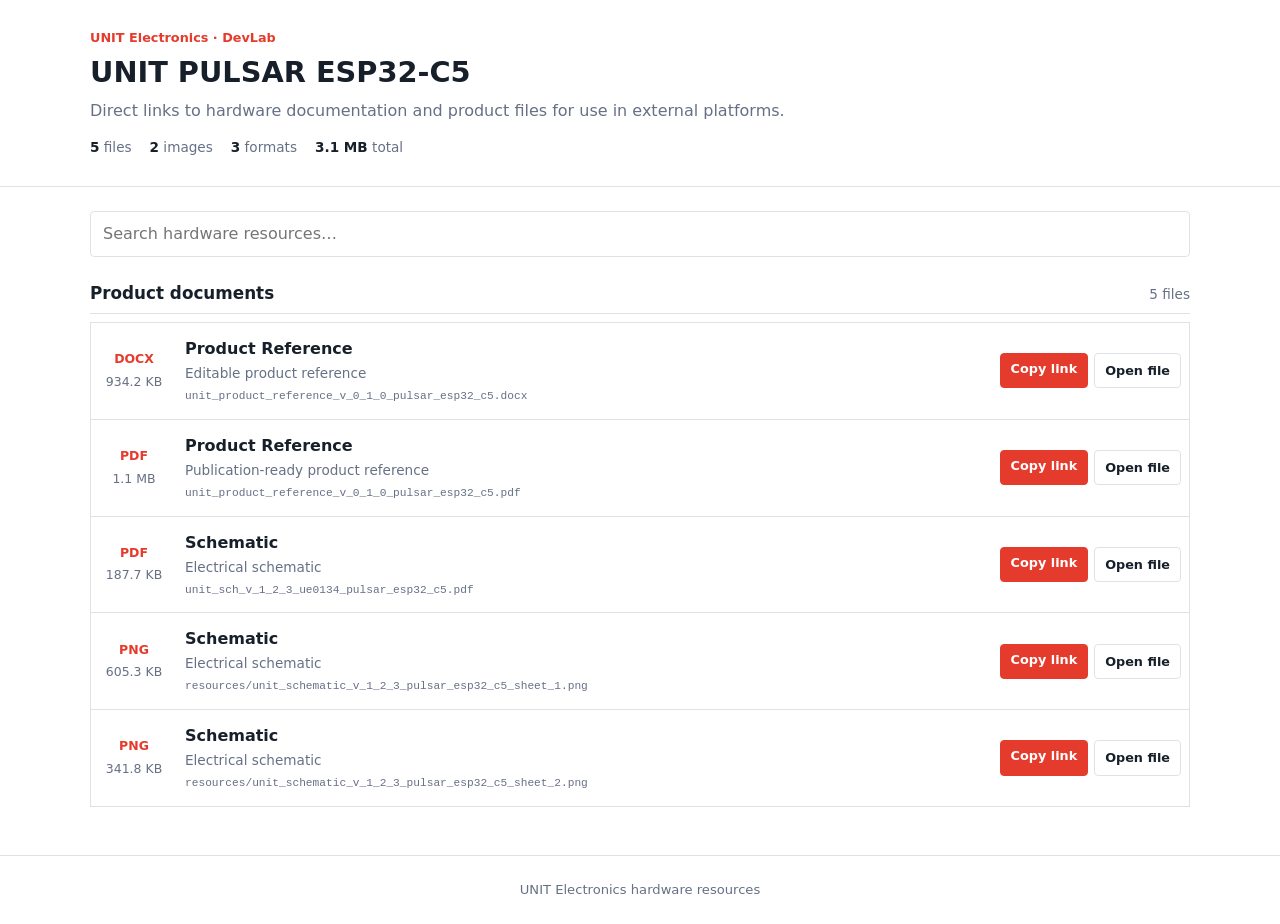
==== docs/hardware/index.html @ 6a367600 "Auto-update hardware documentation" ====
<!DOCTYPE html>
<html lang="en">
<head>
  <meta charset="UTF-8">
  <meta name="viewport" content="width=device-width, initial-scale=1.0">
  <meta name="description" content="UNIT PULSAR ESP32-C5 hardware documentation and downloads">
  <title>UNIT PULSAR ESP32-C5 | Hardware Resources</title>
  <style>
    :root {
      --ink: #17202a;
      --muted: #667085;
      --line: #dfe3e8;
      --brand: #e53b2c;
    }
    * { box-sizing: border-box; }
    body {
      margin: 0;
      color: var(--ink);
      font: 16px/1.5 Inter, ui-sans-serif, system-ui, -apple-system, sans-serif;
    }
    .site-header { border-bottom: 1px solid var(--line); }
    .header-content, main {
      width: min(1100px, calc(100% - 32px));
      margin: 0 auto;
    }
    .header-content { padding: 28px 0; }
    .eyebrow {
      margin: 0 0 4px;
      color: var(--brand);
      font-size: .8rem;
      font-weight: 700;
    }
    h1 { margin: 0; font-size: 1.8rem; }
    .subtitle { margin: 5px 0 0; color: var(--muted); }
    .summary {
      display: flex;
      flex-wrap: wrap;
      gap: 18px;
      margin-top: 14px;
      color: var(--muted);
      font-size: .85rem;
    }
    .summary strong { color: var(--ink); }
    main { padding: 24px 0 48px; }
    .toolbar { margin-bottom: 24px; }
    .search {
      width: 100%;
      padding: 10px 12px;
      border: 1px solid var(--line);
      border-radius: 4px;
      color: var(--ink);
      font: inherit;
    }
    .search:focus { outline: 2px solid #f6c4bf; border-color: var(--brand); }
    .resource-section { margin-top: 24px; }
    .section-heading {
      display: flex;
      align-items: baseline;
      justify-content: space-between;
      margin-bottom: 8px;
      border-bottom: 1px solid var(--line);
    }
    .section-heading h2 { margin: 0 0 7px; font-size: 1.05rem; }
    .section-heading span { color: var(--muted); font-size: .85rem; }
    .resource-list { border-top: 1px solid var(--line); }
    .resource-item {
      display: grid;
      grid-template-columns: 70px minmax(0, 1fr) auto;
      align-items: center;
      gap: 16px;
      padding: 14px 8px;
      border: 1px solid var(--line);
      border-top: 0;
    }
    .file-meta { display: grid; gap: 4px; text-align: center; }
    .file-type {
      color: var(--brand);
      font-size: .78rem;
    }
    .file-size { color: var(--muted); font-size: .78rem; }
    .resource-details { min-width: 0; }
    .resource-item h3 { margin: 0; font-size: 1rem; }
    .resource-item p {
      display: inline;
      margin: 0 8px 0 0;
      color: var(--muted);
      font-size: .85rem;
    }
    .resource-item code {
      display: block;
      overflow: hidden;
      margin-top: 3px;
      color: var(--muted);
      font-size: .7rem;
      text-overflow: ellipsis;
      white-space: nowrap;
    }
    .actions { display: flex; gap: 6px; }
    .button {
      display: inline-flex;
      justify-content: center;
      padding: 7px 10px;
      border: 1px solid var(--line);
      border-radius: 4px;
      color: var(--ink);
      background: #fff;
      cursor: pointer;
      text-decoration: none;
      font-size: .8rem;
      font-weight: 600;
      font-family: inherit;
    }
    .button:hover { border-color: #aeb4bd; }
    .button.primary { color: #fff; border-color: var(--brand); background: var(--brand); }
    .empty-state { display: none; padding: 32px 0; color: var(--muted); text-align: center; }
    footer { padding: 24px 16px; border-top: 1px solid var(--line); color: var(--muted); text-align: center; font-size: .82rem; }
    [hidden] { display: none !important; }
    .visually-hidden {
      position: absolute;
      width: 1px;
      height: 1px;
      padding: 0;
      margin: -1px;
      overflow: hidden;
      clip: rect(0, 0, 0, 0);
      white-space: nowrap;
      border: 0;
    }
    @media (max-width: 680px) {
      .resource-item { grid-template-columns: 52px minmax(0, 1fr); }
      .actions { grid-column: 1 / -1; padding-left: 68px; }
    }
  </style>
</head>
<body>
  <header class="site-header">
    <div class="header-content">
      <p class="eyebrow">UNIT Electronics · DevLab</p>
      <h1>UNIT PULSAR ESP32-C5</h1>
      <p class="subtitle">Direct links to hardware documentation and product files for use in external platforms.</p>
      <div class="summary" aria-label="Resource summary">
        <span><strong>5</strong> files</span>
        <span><strong>2</strong> images</span>
        <span><strong>3</strong> formats</span>
        <span><strong>3.1 MB</strong> total</span>
      </div>
    </div>
  </header>
  <main>
    <div class="toolbar">
      <label for="resource-search" class="visually-hidden">Search hardware resources</label>
      <input id="resource-search" class="search" type="search" placeholder="Search hardware resources…" autocomplete="off">
    </div>

      <section class="resource-section">
        <div class="section-heading">
          <h2>Product documents</h2>
          <span>5 files</span>
        </div>
        <div class="resource-list">
        <article class="resource-item" data-search="product reference unit_product_reference_v_0_1_0_pulsar_esp32_c5.docx editable product reference">
          <div class="file-meta">
            <strong class="file-type">DOCX</strong>
            <span class="file-size">934.2 KB</span>
          </div>
          <div class="resource-details">
            <h3>Product Reference</h3>
            <p>Editable product reference</p>
            <code title="unit_product_reference_v_0_1_0_pulsar_esp32_c5.docx">unit_product_reference_v_0_1_0_pulsar_esp32_c5.docx</code>
          </div>
          <div class="actions">
            <button class="button primary copy-link" type="button" data-url="unit_product_reference_v_0_1_0_pulsar_esp32_c5.docx">Copy link</button>
            <a class="button" href="unit_product_reference_v_0_1_0_pulsar_esp32_c5.docx" target="_blank" rel="noopener">Open file</a>
          </div>
        </article>

        <article class="resource-item" data-search="product reference unit_product_reference_v_0_1_0_pulsar_esp32_c5.pdf publication-ready product reference">
          <div class="file-meta">
            <strong class="file-type">PDF</strong>
            <span class="file-size">1.1 MB</span>
          </div>
          <div class="resource-details">
            <h3>Product Reference</h3>
            <p>Publication-ready product reference</p>
            <code title="unit_product_reference_v_0_1_0_pulsar_esp32_c5.pdf">unit_product_reference_v_0_1_0_pulsar_esp32_c5.pdf</code>
          </div>
          <div class="actions">
            <button class="button primary copy-link" type="button" data-url="unit_product_reference_v_0_1_0_pulsar_esp32_c5.pdf">Copy link</button>
            <a class="button" href="unit_product_reference_v_0_1_0_pulsar_esp32_c5.pdf" target="_blank" rel="noopener">Open file</a>
          </div>
        </article>

        <article class="resource-item" data-search="schematic unit_sch_v_1_2_3_ue0134_pulsar_esp32_c5.pdf electrical schematic">
          <div class="file-meta">
            <strong class="file-type">PDF</strong>
            <span class="file-size">187.7 KB</span>
          </div>
          <div class="resource-details">
            <h3>Schematic</h3>
            <p>Electrical schematic</p>
            <code title="unit_sch_v_1_2_3_ue0134_pulsar_esp32_c5.pdf">unit_sch_v_1_2_3_ue0134_pulsar_esp32_c5.pdf</code>
          </div>
          <div class="actions">
            <button class="button primary copy-link" type="button" data-url="unit_sch_v_1_2_3_ue0134_pulsar_esp32_c5.pdf">Copy link</button>
            <a class="button" href="unit_sch_v_1_2_3_ue0134_pulsar_esp32_c5.pdf" target="_blank" rel="noopener">Open file</a>
          </div>
        </article>

        <article class="resource-item" data-search="schematic resources/unit_schematic_v_1_2_3_pulsar_esp32_c5_sheet_1.png electrical schematic">
          <div class="file-meta">
            <strong class="file-type">PNG</strong>
            <span class="file-size">605.3 KB</span>
          </div>
          <div class="resource-details">
            <h3>Schematic</h3>
            <p>Electrical schematic</p>
            <code title="resources/unit_schematic_v_1_2_3_pulsar_esp32_c5_sheet_1.png">resources/unit_schematic_v_1_2_3_pulsar_esp32_c5_sheet_1.png</code>
          </div>
          <div class="actions">
            <button class="button primary copy-link" type="button" data-url="resources/unit_schematic_v_1_2_3_pulsar_esp32_c5_sheet_1.png">Copy link</button>
            <a class="button" href="resources/unit_schematic_v_1_2_3_pulsar_esp32_c5_sheet_1.png" target="_blank" rel="noopener">Open file</a>
          </div>
        </article>

        <article class="resource-item" data-search="schematic resources/unit_schematic_v_1_2_3_pulsar_esp32_c5_sheet_2.png electrical schematic">
          <div class="file-meta">
            <strong class="file-type">PNG</strong>
            <span class="file-size">341.8 KB</span>
          </div>
          <div class="resource-details">
            <h3>Schematic</h3>
            <p>Electrical schematic</p>
            <code title="resources/unit_schematic_v_1_2_3_pulsar_esp32_c5_sheet_2.png">resources/unit_schematic_v_1_2_3_pulsar_esp32_c5_sheet_2.png</code>
          </div>
          <div class="actions">
            <button class="button primary copy-link" type="button" data-url="resources/unit_schematic_v_1_2_3_pulsar_esp32_c5_sheet_2.png">Copy link</button>
            <a class="button" href="resources/unit_schematic_v_1_2_3_pulsar_esp32_c5_sheet_2.png" target="_blank" rel="noopener">Open file</a>
          </div>
        </article>
        </div>
      </section>
    <p id="empty-state" class="empty-state">No resources match your search.</p>
  </main>
  <footer>UNIT Electronics hardware resources</footer>
  <script>
    const search = document.getElementById('resource-search');
    const sections = [...document.querySelectorAll('.resource-section')];
    const emptyState = document.getElementById('empty-state');
    const copyText = async (text) => {
      try {
        await navigator.clipboard.writeText(text);
      } catch (error) {
        const input = document.createElement('textarea');
        input.value = text;
        input.style.position = 'fixed';
        input.style.opacity = '0';
        document.body.appendChild(input);
        input.select();
        document.execCommand('copy');
        input.remove();
      }
    };
    document.querySelectorAll('.copy-link').forEach((button) => {
      button.addEventListener('click', async () => {
        const absoluteUrl = new URL(button.dataset.url, document.baseURI).href;
        await copyText(absoluteUrl);
        const originalLabel = button.textContent;
        button.textContent = 'Copied';
        setTimeout(() => { button.textContent = originalLabel; }, 1600);
      });
    });
    search.addEventListener('input', () => {
      const query = search.value.trim().toLowerCase();
      let visibleCards = 0;
      sections.forEach((section) => {
        let sectionCards = 0;
        section.querySelectorAll('.resource-item').forEach((card) => {
          const match = card.dataset.search.includes(query);
          card.hidden = !match;
          sectionCards += Number(match);
        });
        section.hidden = sectionCards === 0;
        visibleCards += sectionCards;
      });
      emptyState.style.display = visibleCards ? 'none' : 'block';
    });
  </script>
</body>
</html>
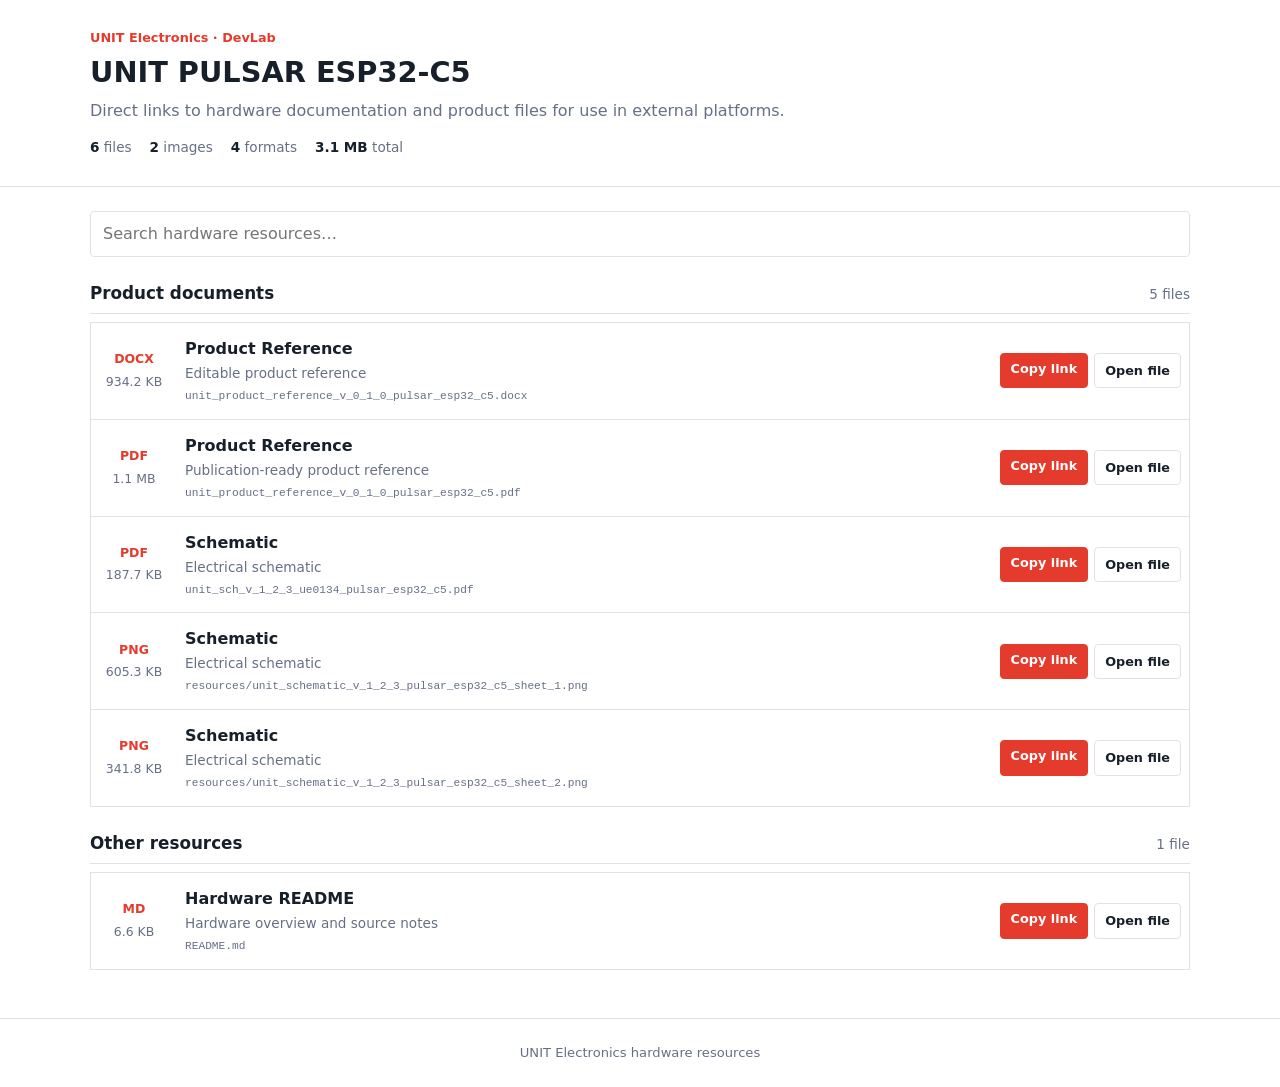
==== commit 274820e0: "Auto-update hardware documentation" ====
--- a/docs/hardware/index.html
+++ b/docs/hardware/index.html
@@ -139,9 +139,9 @@
       <h1>UNIT PULSAR ESP32-C5</h1>
       <p class="subtitle">Direct links to hardware documentation and product files for use in external platforms.</p>
       <div class="summary" aria-label="Resource summary">
-        <span><strong>5</strong> files</span>
+        <span><strong>6</strong> files</span>
         <span><strong>2</strong> images</span>
-        <span><strong>3</strong> formats</span>
+        <span><strong>4</strong> formats</span>
         <span><strong>3.1 MB</strong> total</span>
       </div>
     </div>
@@ -235,6 +235,29 @@
           <div class="actions">
             <button class="button primary copy-link" type="button" data-url="resources/unit_schematic_v_1_2_3_pulsar_esp32_c5_sheet_2.png">Copy link</button>
             <a class="button" href="resources/unit_schematic_v_1_2_3_pulsar_esp32_c5_sheet_2.png" target="_blank" rel="noopener">Open file</a>
+          </div>
+        </article>
+        </div>
+      </section>
+      <section class="resource-section">
+        <div class="section-heading">
+          <h2>Other resources</h2>
+          <span>1 file</span>
+        </div>
+        <div class="resource-list">
+        <article class="resource-item" data-search="hardware readme readme.md hardware overview and source notes">
+          <div class="file-meta">
+            <strong class="file-type">MD</strong>
+            <span class="file-size">6.6 KB</span>
+          </div>
+          <div class="resource-details">
+            <h3>Hardware README</h3>
+            <p>Hardware overview and source notes</p>
+            <code title="README.md">README.md</code>
+          </div>
+          <div class="actions">
+            <button class="button primary copy-link" type="button" data-url="README.md">Copy link</button>
+            <a class="button" href="README.md" target="_blank" rel="noopener">Open file</a>
           </div>
         </article>
         </div>
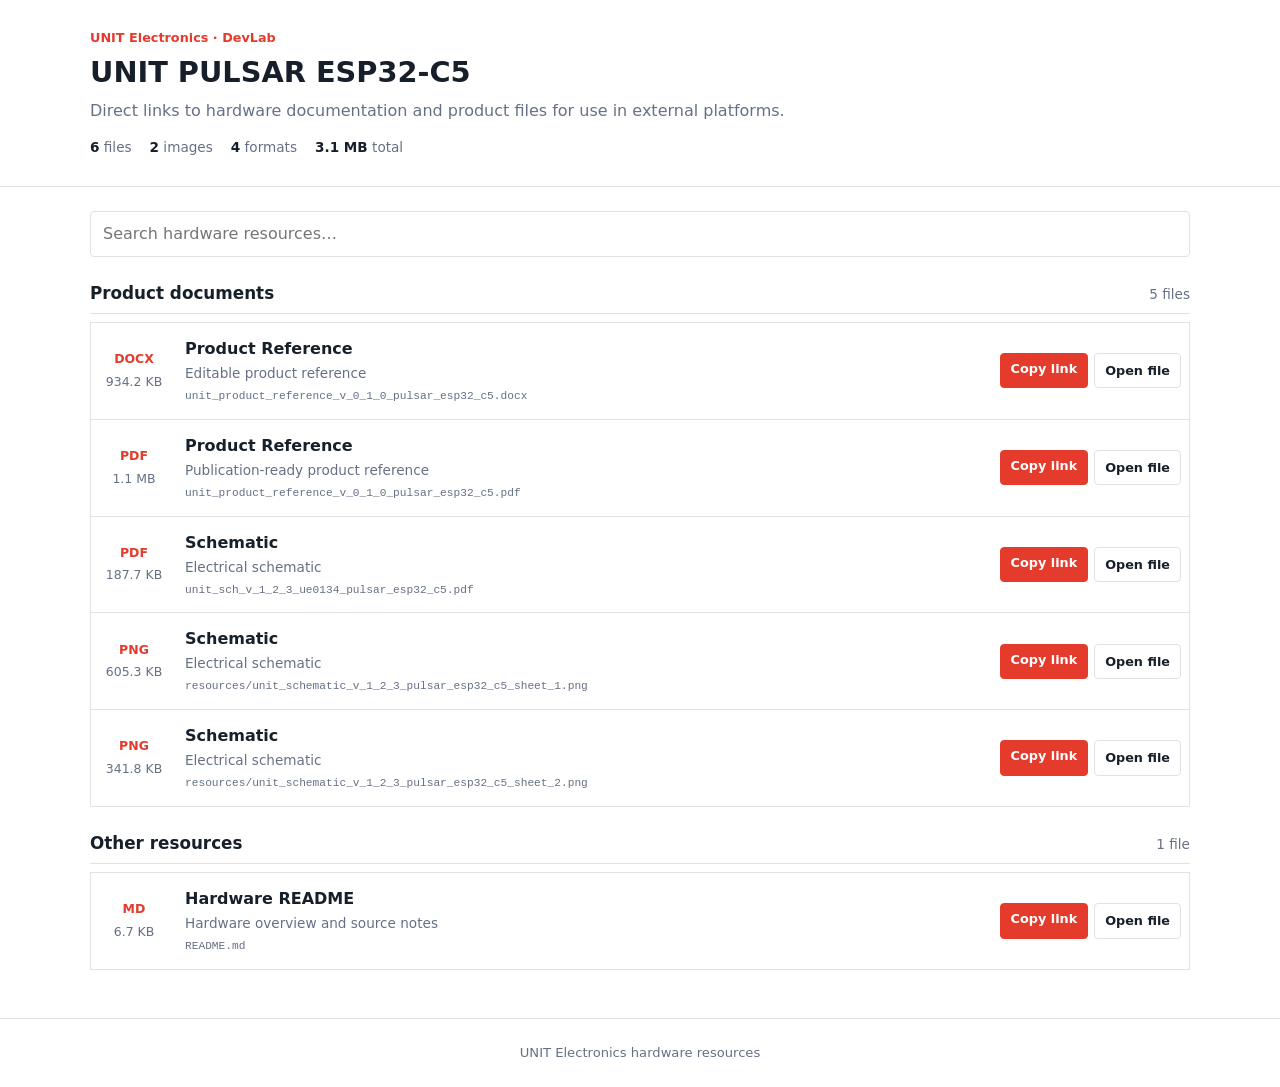
==== commit 54679998: "Auto-update hardware documentation" ====
--- a/docs/hardware/index.html
+++ b/docs/hardware/index.html
@@ -248,7 +248,7 @@
         <article class="resource-item" data-search="hardware readme readme.md hardware overview and source notes">
           <div class="file-meta">
             <strong class="file-type">MD</strong>
-            <span class="file-size">6.6 KB</span>
+            <span class="file-size">6.7 KB</span>
           </div>
           <div class="resource-details">
             <h3>Hardware README</h3>
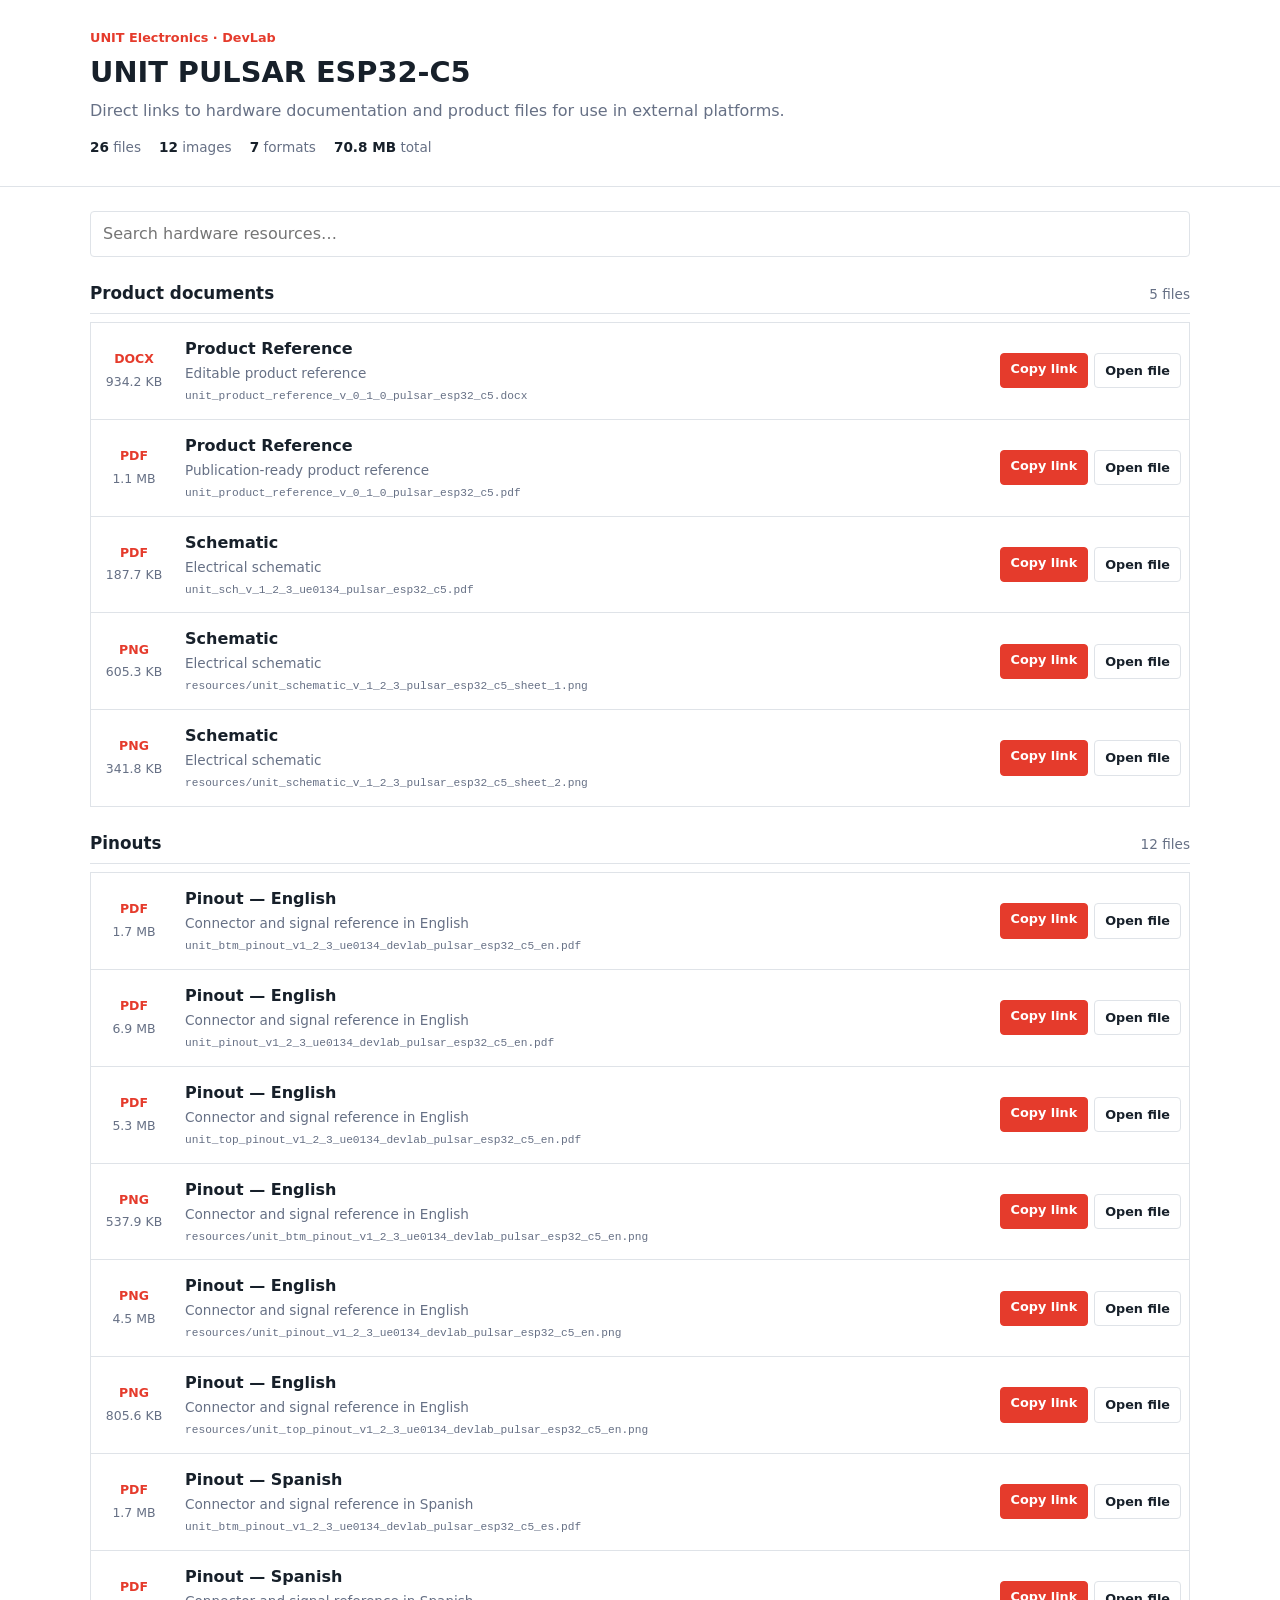
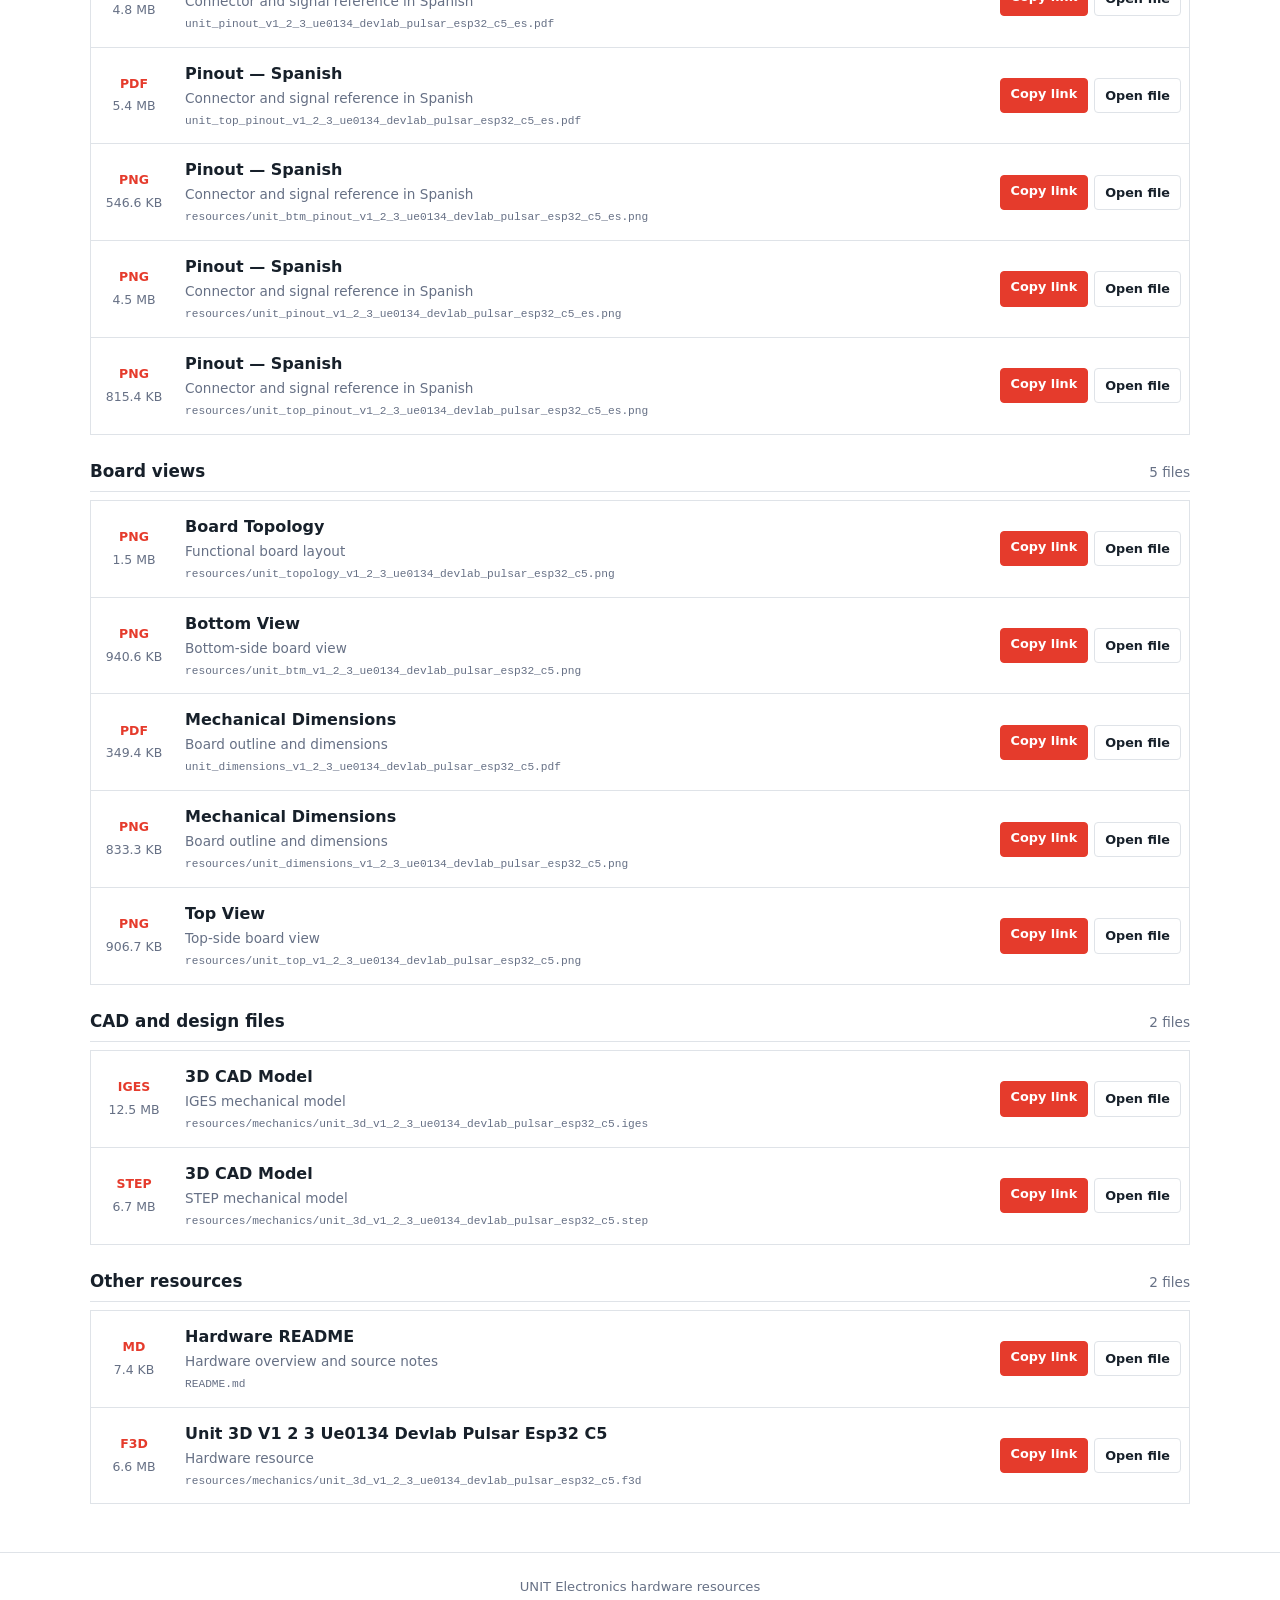
==== commit 3e25728b: "Auto-update hardware documentation" ====
--- a/docs/hardware/index.html
+++ b/docs/hardware/index.html
@@ -139,10 +139,10 @@
       <h1>UNIT PULSAR ESP32-C5</h1>
       <p class="subtitle">Direct links to hardware documentation and product files for use in external platforms.</p>
       <div class="summary" aria-label="Resource summary">
-        <span><strong>6</strong> files</span>
-        <span><strong>2</strong> images</span>
-        <span><strong>4</strong> formats</span>
-        <span><strong>3.1 MB</strong> total</span>
+        <span><strong>26</strong> files</span>
+        <span><strong>12</strong> images</span>
+        <span><strong>7</strong> formats</span>
+        <span><strong>70.8 MB</strong> total</span>
       </div>
     </div>
   </header>
@@ -241,14 +241,339 @@
       </section>
       <section class="resource-section">
         <div class="section-heading">
+          <h2>Pinouts</h2>
+          <span>12 files</span>
+        </div>
+        <div class="resource-list">
+        <article class="resource-item" data-search="pinout — english unit_btm_pinout_v1_2_3_ue0134_devlab_pulsar_esp32_c5_en.pdf connector and signal reference in english">
+          <div class="file-meta">
+            <strong class="file-type">PDF</strong>
+            <span class="file-size">1.7 MB</span>
+          </div>
+          <div class="resource-details">
+            <h3>Pinout — English</h3>
+            <p>Connector and signal reference in English</p>
+            <code title="unit_btm_pinout_v1_2_3_ue0134_devlab_pulsar_esp32_c5_en.pdf">unit_btm_pinout_v1_2_3_ue0134_devlab_pulsar_esp32_c5_en.pdf</code>
+          </div>
+          <div class="actions">
+            <button class="button primary copy-link" type="button" data-url="unit_btm_pinout_v1_2_3_ue0134_devlab_pulsar_esp32_c5_en.pdf">Copy link</button>
+            <a class="button" href="unit_btm_pinout_v1_2_3_ue0134_devlab_pulsar_esp32_c5_en.pdf" target="_blank" rel="noopener">Open file</a>
+          </div>
+        </article>
+
+        <article class="resource-item" data-search="pinout — english unit_pinout_v1_2_3_ue0134_devlab_pulsar_esp32_c5_en.pdf connector and signal reference in english">
+          <div class="file-meta">
+            <strong class="file-type">PDF</strong>
+            <span class="file-size">6.9 MB</span>
+          </div>
+          <div class="resource-details">
+            <h3>Pinout — English</h3>
+            <p>Connector and signal reference in English</p>
+            <code title="unit_pinout_v1_2_3_ue0134_devlab_pulsar_esp32_c5_en.pdf">unit_pinout_v1_2_3_ue0134_devlab_pulsar_esp32_c5_en.pdf</code>
+          </div>
+          <div class="actions">
+            <button class="button primary copy-link" type="button" data-url="unit_pinout_v1_2_3_ue0134_devlab_pulsar_esp32_c5_en.pdf">Copy link</button>
+            <a class="button" href="unit_pinout_v1_2_3_ue0134_devlab_pulsar_esp32_c5_en.pdf" target="_blank" rel="noopener">Open file</a>
+          </div>
+        </article>
+
+        <article class="resource-item" data-search="pinout — english unit_top_pinout_v1_2_3_ue0134_devlab_pulsar_esp32_c5_en.pdf connector and signal reference in english">
+          <div class="file-meta">
+            <strong class="file-type">PDF</strong>
+            <span class="file-size">5.3 MB</span>
+          </div>
+          <div class="resource-details">
+            <h3>Pinout — English</h3>
+            <p>Connector and signal reference in English</p>
+            <code title="unit_top_pinout_v1_2_3_ue0134_devlab_pulsar_esp32_c5_en.pdf">unit_top_pinout_v1_2_3_ue0134_devlab_pulsar_esp32_c5_en.pdf</code>
+          </div>
+          <div class="actions">
+            <button class="button primary copy-link" type="button" data-url="unit_top_pinout_v1_2_3_ue0134_devlab_pulsar_esp32_c5_en.pdf">Copy link</button>
+            <a class="button" href="unit_top_pinout_v1_2_3_ue0134_devlab_pulsar_esp32_c5_en.pdf" target="_blank" rel="noopener">Open file</a>
+          </div>
+        </article>
+
+        <article class="resource-item" data-search="pinout — english resources/unit_btm_pinout_v1_2_3_ue0134_devlab_pulsar_esp32_c5_en.png connector and signal reference in english">
+          <div class="file-meta">
+            <strong class="file-type">PNG</strong>
+            <span class="file-size">537.9 KB</span>
+          </div>
+          <div class="resource-details">
+            <h3>Pinout — English</h3>
+            <p>Connector and signal reference in English</p>
+            <code title="resources/unit_btm_pinout_v1_2_3_ue0134_devlab_pulsar_esp32_c5_en.png">resources/unit_btm_pinout_v1_2_3_ue0134_devlab_pulsar_esp32_c5_en.png</code>
+          </div>
+          <div class="actions">
+            <button class="button primary copy-link" type="button" data-url="resources/unit_btm_pinout_v1_2_3_ue0134_devlab_pulsar_esp32_c5_en.png">Copy link</button>
+            <a class="button" href="resources/unit_btm_pinout_v1_2_3_ue0134_devlab_pulsar_esp32_c5_en.png" target="_blank" rel="noopener">Open file</a>
+          </div>
+        </article>
+
+        <article class="resource-item" data-search="pinout — english resources/unit_pinout_v1_2_3_ue0134_devlab_pulsar_esp32_c5_en.png connector and signal reference in english">
+          <div class="file-meta">
+            <strong class="file-type">PNG</strong>
+            <span class="file-size">4.5 MB</span>
+          </div>
+          <div class="resource-details">
+            <h3>Pinout — English</h3>
+            <p>Connector and signal reference in English</p>
+            <code title="resources/unit_pinout_v1_2_3_ue0134_devlab_pulsar_esp32_c5_en.png">resources/unit_pinout_v1_2_3_ue0134_devlab_pulsar_esp32_c5_en.png</code>
+          </div>
+          <div class="actions">
+            <button class="button primary copy-link" type="button" data-url="resources/unit_pinout_v1_2_3_ue0134_devlab_pulsar_esp32_c5_en.png">Copy link</button>
+            <a class="button" href="resources/unit_pinout_v1_2_3_ue0134_devlab_pulsar_esp32_c5_en.png" target="_blank" rel="noopener">Open file</a>
+          </div>
+        </article>
+
+        <article class="resource-item" data-search="pinout — english resources/unit_top_pinout_v1_2_3_ue0134_devlab_pulsar_esp32_c5_en.png connector and signal reference in english">
+          <div class="file-meta">
+            <strong class="file-type">PNG</strong>
+            <span class="file-size">805.6 KB</span>
+          </div>
+          <div class="resource-details">
+            <h3>Pinout — English</h3>
+            <p>Connector and signal reference in English</p>
+            <code title="resources/unit_top_pinout_v1_2_3_ue0134_devlab_pulsar_esp32_c5_en.png">resources/unit_top_pinout_v1_2_3_ue0134_devlab_pulsar_esp32_c5_en.png</code>
+          </div>
+          <div class="actions">
+            <button class="button primary copy-link" type="button" data-url="resources/unit_top_pinout_v1_2_3_ue0134_devlab_pulsar_esp32_c5_en.png">Copy link</button>
+            <a class="button" href="resources/unit_top_pinout_v1_2_3_ue0134_devlab_pulsar_esp32_c5_en.png" target="_blank" rel="noopener">Open file</a>
+          </div>
+        </article>
+
+        <article class="resource-item" data-search="pinout — spanish unit_btm_pinout_v1_2_3_ue0134_devlab_pulsar_esp32_c5_es.pdf connector and signal reference in spanish">
+          <div class="file-meta">
+            <strong class="file-type">PDF</strong>
+            <span class="file-size">1.7 MB</span>
+          </div>
+          <div class="resource-details">
+            <h3>Pinout — Spanish</h3>
+            <p>Connector and signal reference in Spanish</p>
+            <code title="unit_btm_pinout_v1_2_3_ue0134_devlab_pulsar_esp32_c5_es.pdf">unit_btm_pinout_v1_2_3_ue0134_devlab_pulsar_esp32_c5_es.pdf</code>
+          </div>
+          <div class="actions">
+            <button class="button primary copy-link" type="button" data-url="unit_btm_pinout_v1_2_3_ue0134_devlab_pulsar_esp32_c5_es.pdf">Copy link</button>
+            <a class="button" href="unit_btm_pinout_v1_2_3_ue0134_devlab_pulsar_esp32_c5_es.pdf" target="_blank" rel="noopener">Open file</a>
+          </div>
+        </article>
+
+        <article class="resource-item" data-search="pinout — spanish unit_pinout_v1_2_3_ue0134_devlab_pulsar_esp32_c5_es.pdf connector and signal reference in spanish">
+          <div class="file-meta">
+            <strong class="file-type">PDF</strong>
+            <span class="file-size">4.8 MB</span>
+          </div>
+          <div class="resource-details">
+            <h3>Pinout — Spanish</h3>
+            <p>Connector and signal reference in Spanish</p>
+            <code title="unit_pinout_v1_2_3_ue0134_devlab_pulsar_esp32_c5_es.pdf">unit_pinout_v1_2_3_ue0134_devlab_pulsar_esp32_c5_es.pdf</code>
+          </div>
+          <div class="actions">
+            <button class="button primary copy-link" type="button" data-url="unit_pinout_v1_2_3_ue0134_devlab_pulsar_esp32_c5_es.pdf">Copy link</button>
+            <a class="button" href="unit_pinout_v1_2_3_ue0134_devlab_pulsar_esp32_c5_es.pdf" target="_blank" rel="noopener">Open file</a>
+          </div>
+        </article>
+
+        <article class="resource-item" data-search="pinout — spanish unit_top_pinout_v1_2_3_ue0134_devlab_pulsar_esp32_c5_es.pdf connector and signal reference in spanish">
+          <div class="file-meta">
+            <strong class="file-type">PDF</strong>
+            <span class="file-size">5.4 MB</span>
+          </div>
+          <div class="resource-details">
+            <h3>Pinout — Spanish</h3>
+            <p>Connector and signal reference in Spanish</p>
+            <code title="unit_top_pinout_v1_2_3_ue0134_devlab_pulsar_esp32_c5_es.pdf">unit_top_pinout_v1_2_3_ue0134_devlab_pulsar_esp32_c5_es.pdf</code>
+          </div>
+          <div class="actions">
+            <button class="button primary copy-link" type="button" data-url="unit_top_pinout_v1_2_3_ue0134_devlab_pulsar_esp32_c5_es.pdf">Copy link</button>
+            <a class="button" href="unit_top_pinout_v1_2_3_ue0134_devlab_pulsar_esp32_c5_es.pdf" target="_blank" rel="noopener">Open file</a>
+          </div>
+        </article>
+
+        <article class="resource-item" data-search="pinout — spanish resources/unit_btm_pinout_v1_2_3_ue0134_devlab_pulsar_esp32_c5_es.png connector and signal reference in spanish">
+          <div class="file-meta">
+            <strong class="file-type">PNG</strong>
+            <span class="file-size">546.6 KB</span>
+          </div>
+          <div class="resource-details">
+            <h3>Pinout — Spanish</h3>
+            <p>Connector and signal reference in Spanish</p>
+            <code title="resources/unit_btm_pinout_v1_2_3_ue0134_devlab_pulsar_esp32_c5_es.png">resources/unit_btm_pinout_v1_2_3_ue0134_devlab_pulsar_esp32_c5_es.png</code>
+          </div>
+          <div class="actions">
+            <button class="button primary copy-link" type="button" data-url="resources/unit_btm_pinout_v1_2_3_ue0134_devlab_pulsar_esp32_c5_es.png">Copy link</button>
+            <a class="button" href="resources/unit_btm_pinout_v1_2_3_ue0134_devlab_pulsar_esp32_c5_es.png" target="_blank" rel="noopener">Open file</a>
+          </div>
+        </article>
+
+        <article class="resource-item" data-search="pinout — spanish resources/unit_pinout_v1_2_3_ue0134_devlab_pulsar_esp32_c5_es.png connector and signal reference in spanish">
+          <div class="file-meta">
+            <strong class="file-type">PNG</strong>
+            <span class="file-size">4.5 MB</span>
+          </div>
+          <div class="resource-details">
+            <h3>Pinout — Spanish</h3>
+            <p>Connector and signal reference in Spanish</p>
+            <code title="resources/unit_pinout_v1_2_3_ue0134_devlab_pulsar_esp32_c5_es.png">resources/unit_pinout_v1_2_3_ue0134_devlab_pulsar_esp32_c5_es.png</code>
+          </div>
+          <div class="actions">
+            <button class="button primary copy-link" type="button" data-url="resources/unit_pinout_v1_2_3_ue0134_devlab_pulsar_esp32_c5_es.png">Copy link</button>
+            <a class="button" href="resources/unit_pinout_v1_2_3_ue0134_devlab_pulsar_esp32_c5_es.png" target="_blank" rel="noopener">Open file</a>
+          </div>
+        </article>
+
+        <article class="resource-item" data-search="pinout — spanish resources/unit_top_pinout_v1_2_3_ue0134_devlab_pulsar_esp32_c5_es.png connector and signal reference in spanish">
+          <div class="file-meta">
+            <strong class="file-type">PNG</strong>
+            <span class="file-size">815.4 KB</span>
+          </div>
+          <div class="resource-details">
+            <h3>Pinout — Spanish</h3>
+            <p>Connector and signal reference in Spanish</p>
+            <code title="resources/unit_top_pinout_v1_2_3_ue0134_devlab_pulsar_esp32_c5_es.png">resources/unit_top_pinout_v1_2_3_ue0134_devlab_pulsar_esp32_c5_es.png</code>
+          </div>
+          <div class="actions">
+            <button class="button primary copy-link" type="button" data-url="resources/unit_top_pinout_v1_2_3_ue0134_devlab_pulsar_esp32_c5_es.png">Copy link</button>
+            <a class="button" href="resources/unit_top_pinout_v1_2_3_ue0134_devlab_pulsar_esp32_c5_es.png" target="_blank" rel="noopener">Open file</a>
+          </div>
+        </article>
+        </div>
+      </section>
+      <section class="resource-section">
+        <div class="section-heading">
+          <h2>Board views</h2>
+          <span>5 files</span>
+        </div>
+        <div class="resource-list">
+        <article class="resource-item" data-search="board topology resources/unit_topology_v1_2_3_ue0134_devlab_pulsar_esp32_c5.png functional board layout">
+          <div class="file-meta">
+            <strong class="file-type">PNG</strong>
+            <span class="file-size">1.5 MB</span>
+          </div>
+          <div class="resource-details">
+            <h3>Board Topology</h3>
+            <p>Functional board layout</p>
+            <code title="resources/unit_topology_v1_2_3_ue0134_devlab_pulsar_esp32_c5.png">resources/unit_topology_v1_2_3_ue0134_devlab_pulsar_esp32_c5.png</code>
+          </div>
+          <div class="actions">
+            <button class="button primary copy-link" type="button" data-url="resources/unit_topology_v1_2_3_ue0134_devlab_pulsar_esp32_c5.png">Copy link</button>
+            <a class="button" href="resources/unit_topology_v1_2_3_ue0134_devlab_pulsar_esp32_c5.png" target="_blank" rel="noopener">Open file</a>
+          </div>
+        </article>
+
+        <article class="resource-item" data-search="bottom view resources/unit_btm_v1_2_3_ue0134_devlab_pulsar_esp32_c5.png bottom-side board view">
+          <div class="file-meta">
+            <strong class="file-type">PNG</strong>
+            <span class="file-size">940.6 KB</span>
+          </div>
+          <div class="resource-details">
+            <h3>Bottom View</h3>
+            <p>Bottom-side board view</p>
+            <code title="resources/unit_btm_v1_2_3_ue0134_devlab_pulsar_esp32_c5.png">resources/unit_btm_v1_2_3_ue0134_devlab_pulsar_esp32_c5.png</code>
+          </div>
+          <div class="actions">
+            <button class="button primary copy-link" type="button" data-url="resources/unit_btm_v1_2_3_ue0134_devlab_pulsar_esp32_c5.png">Copy link</button>
+            <a class="button" href="resources/unit_btm_v1_2_3_ue0134_devlab_pulsar_esp32_c5.png" target="_blank" rel="noopener">Open file</a>
+          </div>
+        </article>
+
+        <article class="resource-item" data-search="mechanical dimensions unit_dimensions_v1_2_3_ue0134_devlab_pulsar_esp32_c5.pdf board outline and dimensions">
+          <div class="file-meta">
+            <strong class="file-type">PDF</strong>
+            <span class="file-size">349.4 KB</span>
+          </div>
+          <div class="resource-details">
+            <h3>Mechanical Dimensions</h3>
+            <p>Board outline and dimensions</p>
+            <code title="unit_dimensions_v1_2_3_ue0134_devlab_pulsar_esp32_c5.pdf">unit_dimensions_v1_2_3_ue0134_devlab_pulsar_esp32_c5.pdf</code>
+          </div>
+          <div class="actions">
+            <button class="button primary copy-link" type="button" data-url="unit_dimensions_v1_2_3_ue0134_devlab_pulsar_esp32_c5.pdf">Copy link</button>
+            <a class="button" href="unit_dimensions_v1_2_3_ue0134_devlab_pulsar_esp32_c5.pdf" target="_blank" rel="noopener">Open file</a>
+          </div>
+        </article>
+
+        <article class="resource-item" data-search="mechanical dimensions resources/unit_dimensions_v1_2_3_ue0134_devlab_pulsar_esp32_c5.png board outline and dimensions">
+          <div class="file-meta">
+            <strong class="file-type">PNG</strong>
+            <span class="file-size">833.3 KB</span>
+          </div>
+          <div class="resource-details">
+            <h3>Mechanical Dimensions</h3>
+            <p>Board outline and dimensions</p>
+            <code title="resources/unit_dimensions_v1_2_3_ue0134_devlab_pulsar_esp32_c5.png">resources/unit_dimensions_v1_2_3_ue0134_devlab_pulsar_esp32_c5.png</code>
+          </div>
+          <div class="actions">
+            <button class="button primary copy-link" type="button" data-url="resources/unit_dimensions_v1_2_3_ue0134_devlab_pulsar_esp32_c5.png">Copy link</button>
+            <a class="button" href="resources/unit_dimensions_v1_2_3_ue0134_devlab_pulsar_esp32_c5.png" target="_blank" rel="noopener">Open file</a>
+          </div>
+        </article>
+
+        <article class="resource-item" data-search="top view resources/unit_top_v1_2_3_ue0134_devlab_pulsar_esp32_c5.png top-side board view">
+          <div class="file-meta">
+            <strong class="file-type">PNG</strong>
+            <span class="file-size">906.7 KB</span>
+          </div>
+          <div class="resource-details">
+            <h3>Top View</h3>
+            <p>Top-side board view</p>
+            <code title="resources/unit_top_v1_2_3_ue0134_devlab_pulsar_esp32_c5.png">resources/unit_top_v1_2_3_ue0134_devlab_pulsar_esp32_c5.png</code>
+          </div>
+          <div class="actions">
+            <button class="button primary copy-link" type="button" data-url="resources/unit_top_v1_2_3_ue0134_devlab_pulsar_esp32_c5.png">Copy link</button>
+            <a class="button" href="resources/unit_top_v1_2_3_ue0134_devlab_pulsar_esp32_c5.png" target="_blank" rel="noopener">Open file</a>
+          </div>
+        </article>
+        </div>
+      </section>
+      <section class="resource-section">
+        <div class="section-heading">
+          <h2>CAD and design files</h2>
+          <span>2 files</span>
+        </div>
+        <div class="resource-list">
+        <article class="resource-item" data-search="3d cad model resources/mechanics/unit_3d_v1_2_3_ue0134_devlab_pulsar_esp32_c5.iges iges mechanical model">
+          <div class="file-meta">
+            <strong class="file-type">IGES</strong>
+            <span class="file-size">12.5 MB</span>
+          </div>
+          <div class="resource-details">
+            <h3>3D CAD Model</h3>
+            <p>IGES mechanical model</p>
+            <code title="resources/mechanics/unit_3d_v1_2_3_ue0134_devlab_pulsar_esp32_c5.iges">resources/mechanics/unit_3d_v1_2_3_ue0134_devlab_pulsar_esp32_c5.iges</code>
+          </div>
+          <div class="actions">
+            <button class="button primary copy-link" type="button" data-url="resources/mechanics/unit_3d_v1_2_3_ue0134_devlab_pulsar_esp32_c5.iges">Copy link</button>
+            <a class="button" href="resources/mechanics/unit_3d_v1_2_3_ue0134_devlab_pulsar_esp32_c5.iges" target="_blank" rel="noopener">Open file</a>
+          </div>
+        </article>
+
+        <article class="resource-item" data-search="3d cad model resources/mechanics/unit_3d_v1_2_3_ue0134_devlab_pulsar_esp32_c5.step step mechanical model">
+          <div class="file-meta">
+            <strong class="file-type">STEP</strong>
+            <span class="file-size">6.7 MB</span>
+          </div>
+          <div class="resource-details">
+            <h3>3D CAD Model</h3>
+            <p>STEP mechanical model</p>
+            <code title="resources/mechanics/unit_3d_v1_2_3_ue0134_devlab_pulsar_esp32_c5.step">resources/mechanics/unit_3d_v1_2_3_ue0134_devlab_pulsar_esp32_c5.step</code>
+          </div>
+          <div class="actions">
+            <button class="button primary copy-link" type="button" data-url="resources/mechanics/unit_3d_v1_2_3_ue0134_devlab_pulsar_esp32_c5.step">Copy link</button>
+            <a class="button" href="resources/mechanics/unit_3d_v1_2_3_ue0134_devlab_pulsar_esp32_c5.step" target="_blank" rel="noopener">Open file</a>
+          </div>
+        </article>
+        </div>
+      </section>
+      <section class="resource-section">
+        <div class="section-heading">
           <h2>Other resources</h2>
-          <span>1 file</span>
+          <span>2 files</span>
         </div>
         <div class="resource-list">
         <article class="resource-item" data-search="hardware readme readme.md hardware overview and source notes">
           <div class="file-meta">
             <strong class="file-type">MD</strong>
-            <span class="file-size">6.7 KB</span>
+            <span class="file-size">7.4 KB</span>
           </div>
           <div class="resource-details">
             <h3>Hardware README</h3>
@@ -258,6 +583,22 @@
           <div class="actions">
             <button class="button primary copy-link" type="button" data-url="README.md">Copy link</button>
             <a class="button" href="README.md" target="_blank" rel="noopener">Open file</a>
+          </div>
+        </article>
+
+        <article class="resource-item" data-search="unit 3d v1 2 3 ue0134 devlab pulsar esp32 c5 resources/mechanics/unit_3d_v1_2_3_ue0134_devlab_pulsar_esp32_c5.f3d hardware resource">
+          <div class="file-meta">
+            <strong class="file-type">F3D</strong>
+            <span class="file-size">6.6 MB</span>
+          </div>
+          <div class="resource-details">
+            <h3>Unit 3D V1 2 3 Ue0134 Devlab Pulsar Esp32 C5</h3>
+            <p>Hardware resource</p>
+            <code title="resources/mechanics/unit_3d_v1_2_3_ue0134_devlab_pulsar_esp32_c5.f3d">resources/mechanics/unit_3d_v1_2_3_ue0134_devlab_pulsar_esp32_c5.f3d</code>
+          </div>
+          <div class="actions">
+            <button class="button primary copy-link" type="button" data-url="resources/mechanics/unit_3d_v1_2_3_ue0134_devlab_pulsar_esp32_c5.f3d">Copy link</button>
+            <a class="button" href="resources/mechanics/unit_3d_v1_2_3_ue0134_devlab_pulsar_esp32_c5.f3d" target="_blank" rel="noopener">Open file</a>
           </div>
         </article>
         </div>
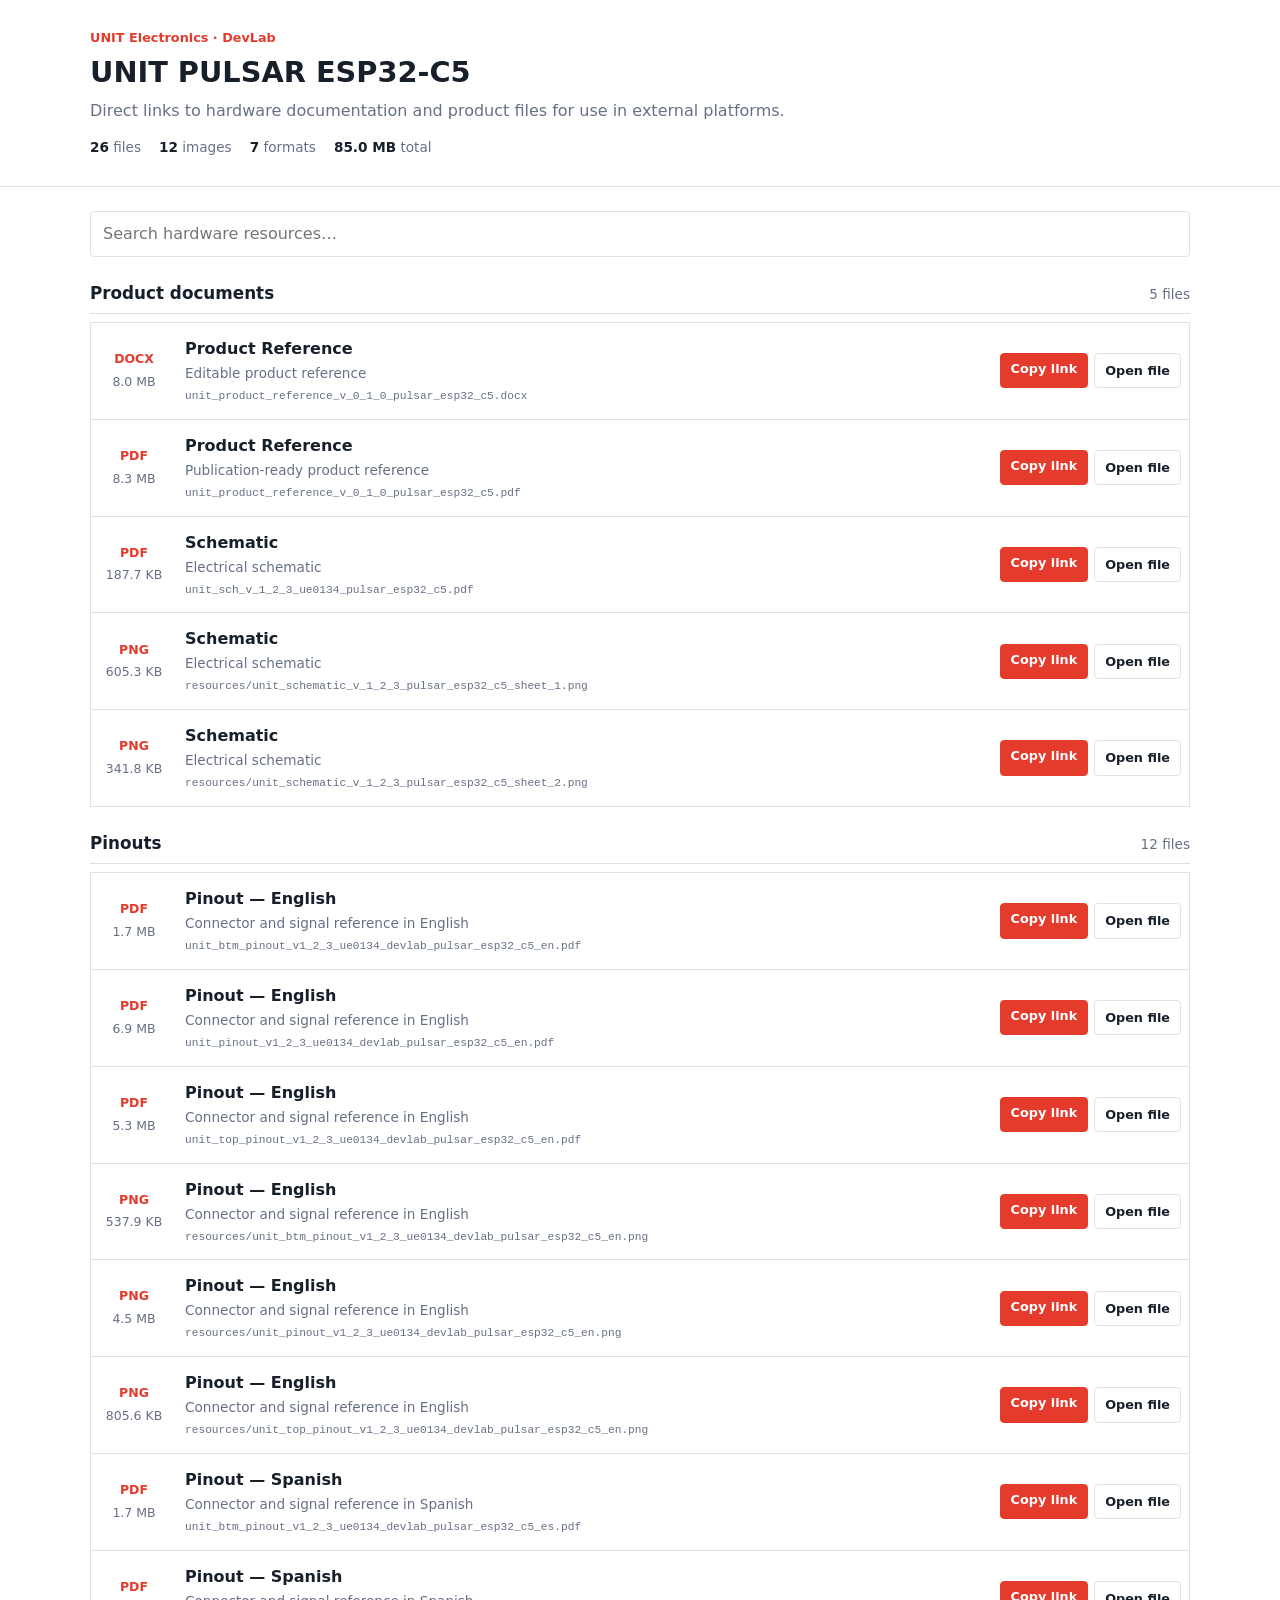
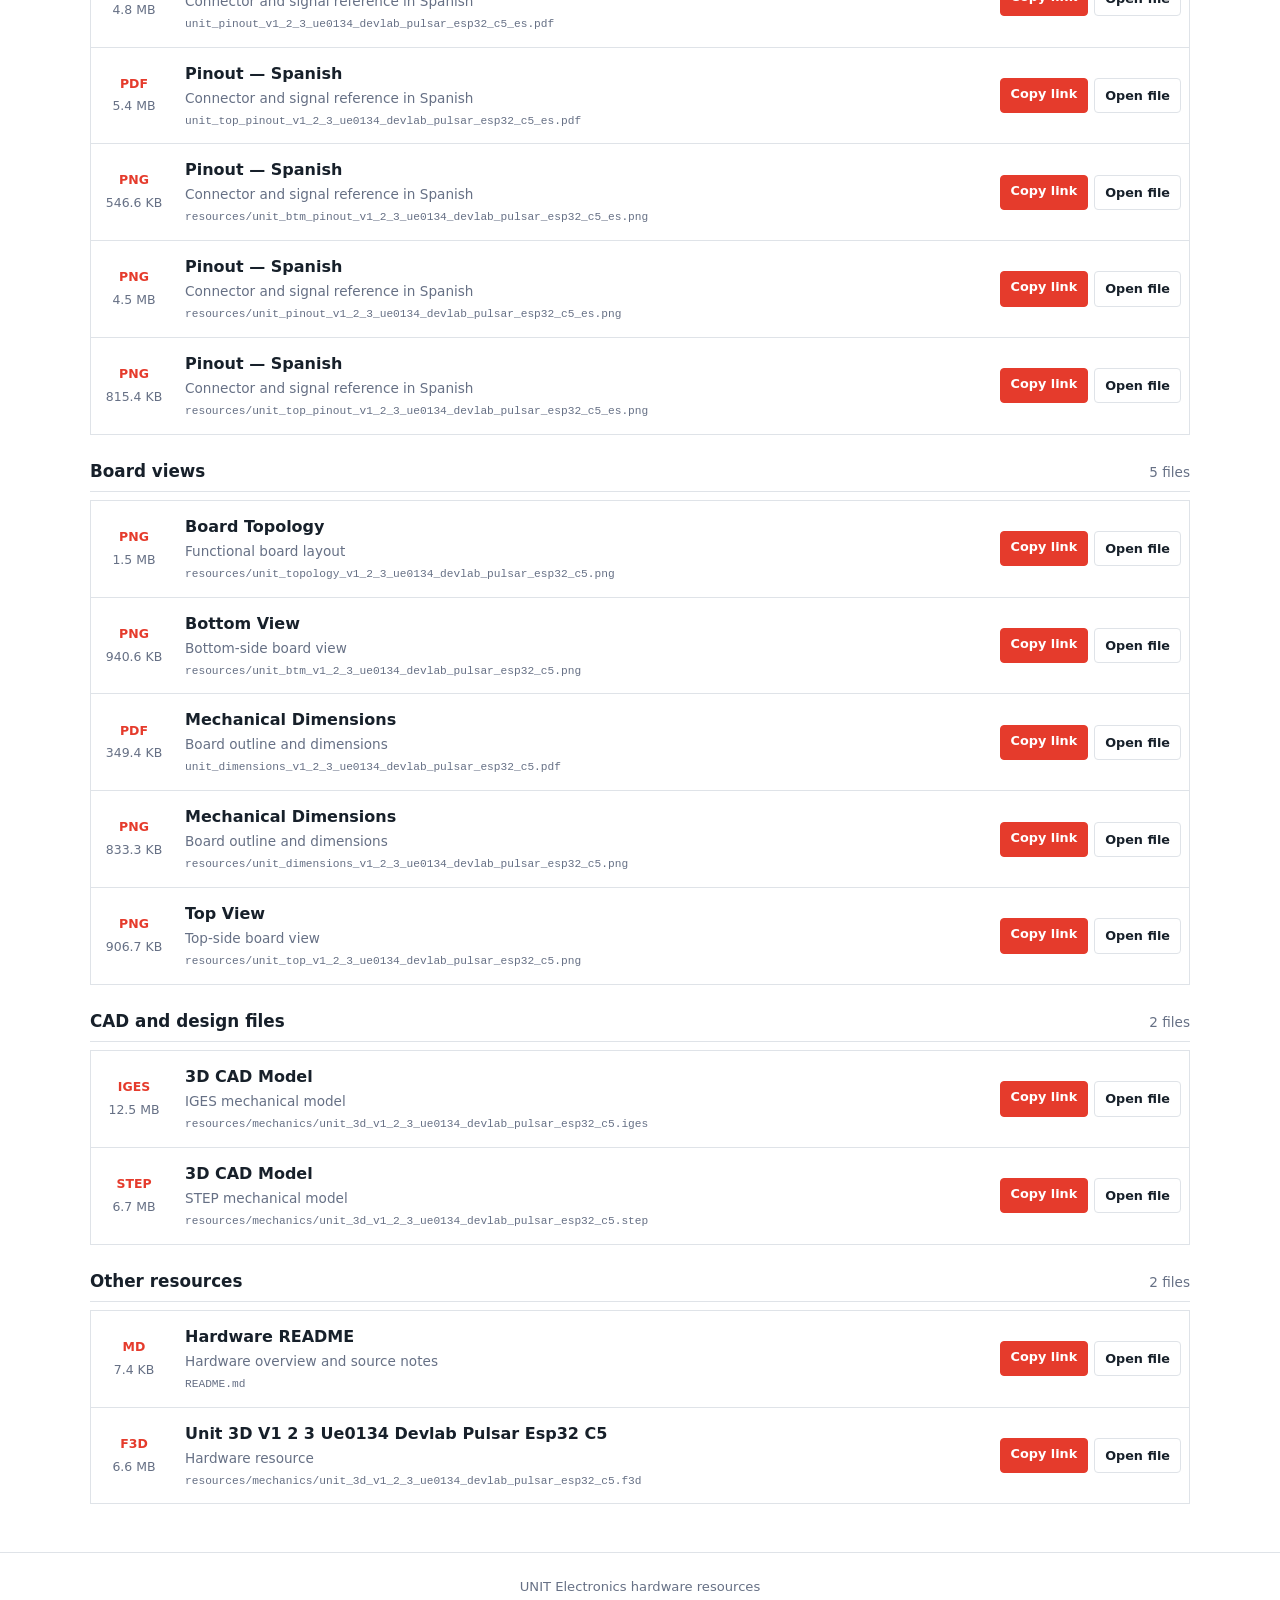
==== commit 1e214557: "Auto-update hardware documentation" ====
--- a/docs/hardware/index.html
+++ b/docs/hardware/index.html
@@ -142,7 +142,7 @@
         <span><strong>26</strong> files</span>
         <span><strong>12</strong> images</span>
         <span><strong>7</strong> formats</span>
-        <span><strong>70.8 MB</strong> total</span>
+        <span><strong>85.0 MB</strong> total</span>
       </div>
     </div>
   </header>
@@ -161,7 +161,7 @@
         <article class="resource-item" data-search="product reference unit_product_reference_v_0_1_0_pulsar_esp32_c5.docx editable product reference">
           <div class="file-meta">
             <strong class="file-type">DOCX</strong>
-            <span class="file-size">934.2 KB</span>
+            <span class="file-size">8.0 MB</span>
           </div>
           <div class="resource-details">
             <h3>Product Reference</h3>
@@ -177,7 +177,7 @@
         <article class="resource-item" data-search="product reference unit_product_reference_v_0_1_0_pulsar_esp32_c5.pdf publication-ready product reference">
           <div class="file-meta">
             <strong class="file-type">PDF</strong>
-            <span class="file-size">1.1 MB</span>
+            <span class="file-size">8.3 MB</span>
           </div>
           <div class="resource-details">
             <h3>Product Reference</h3>
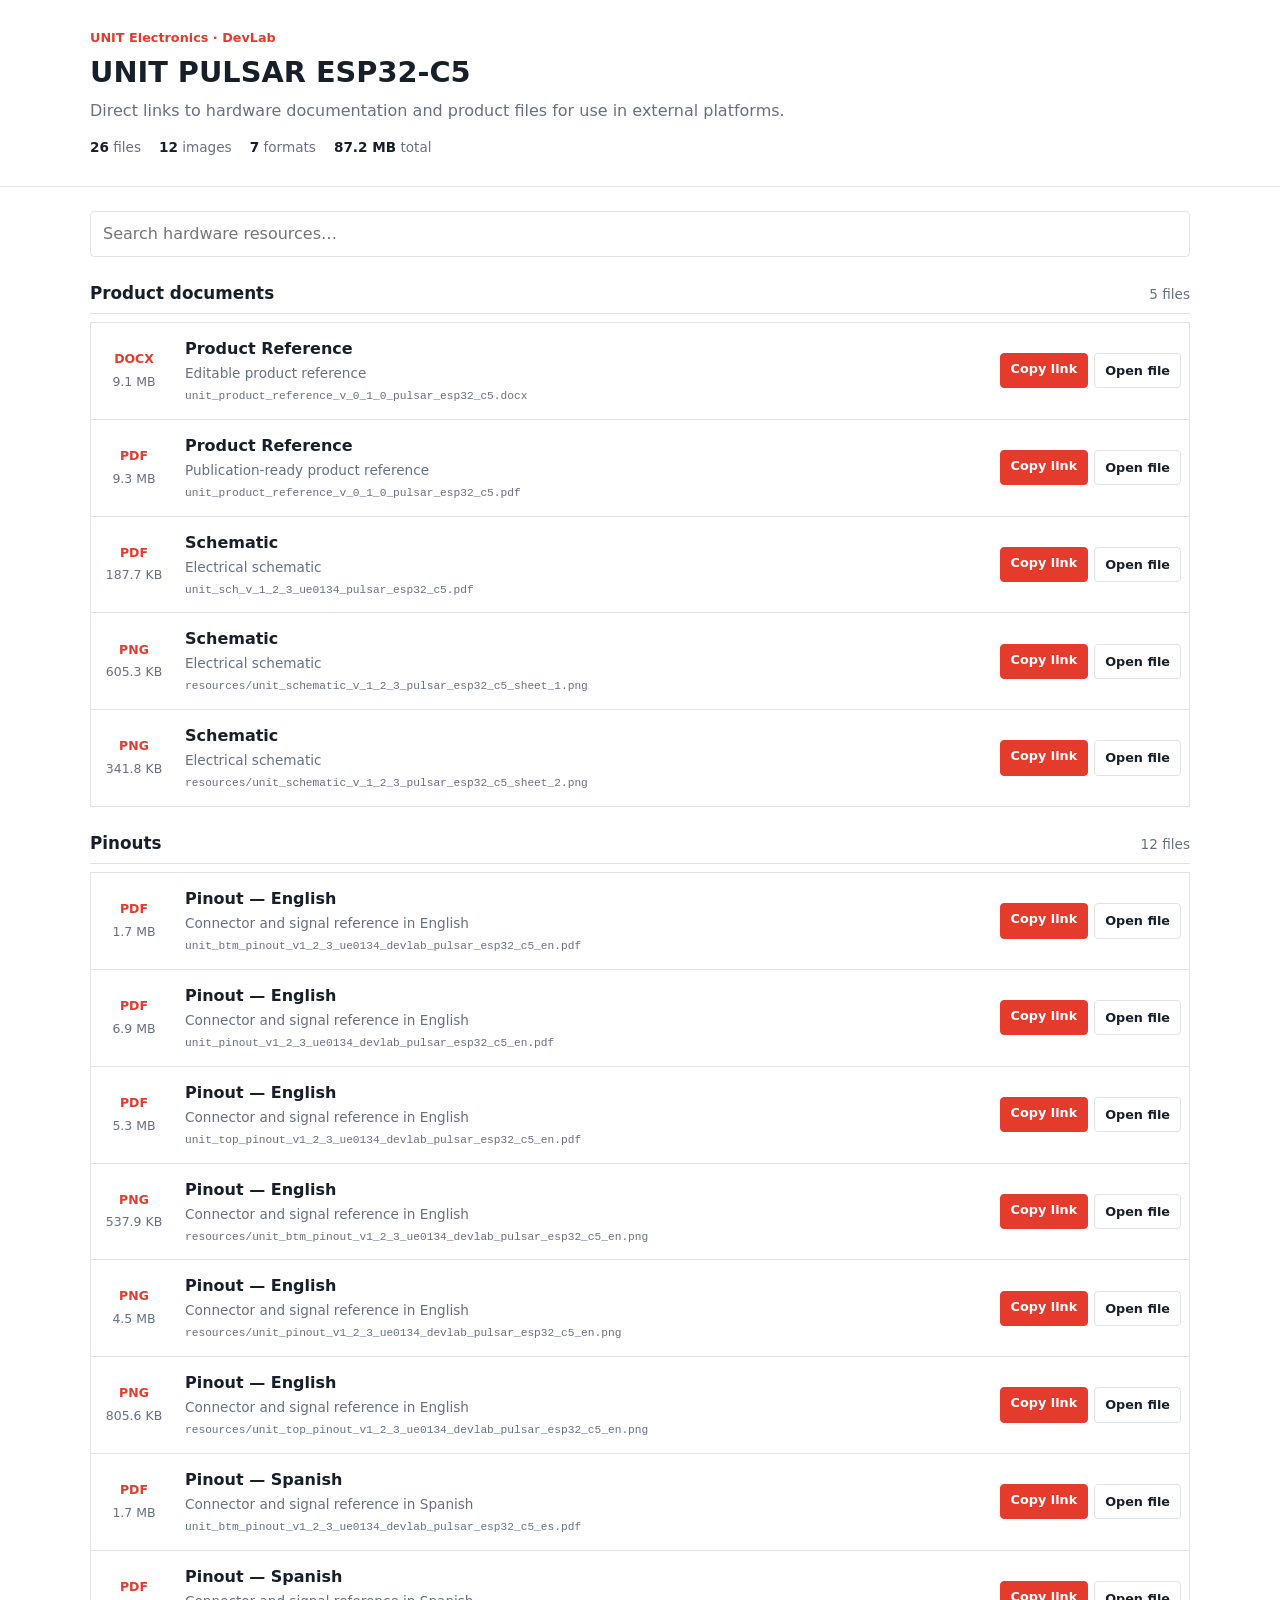
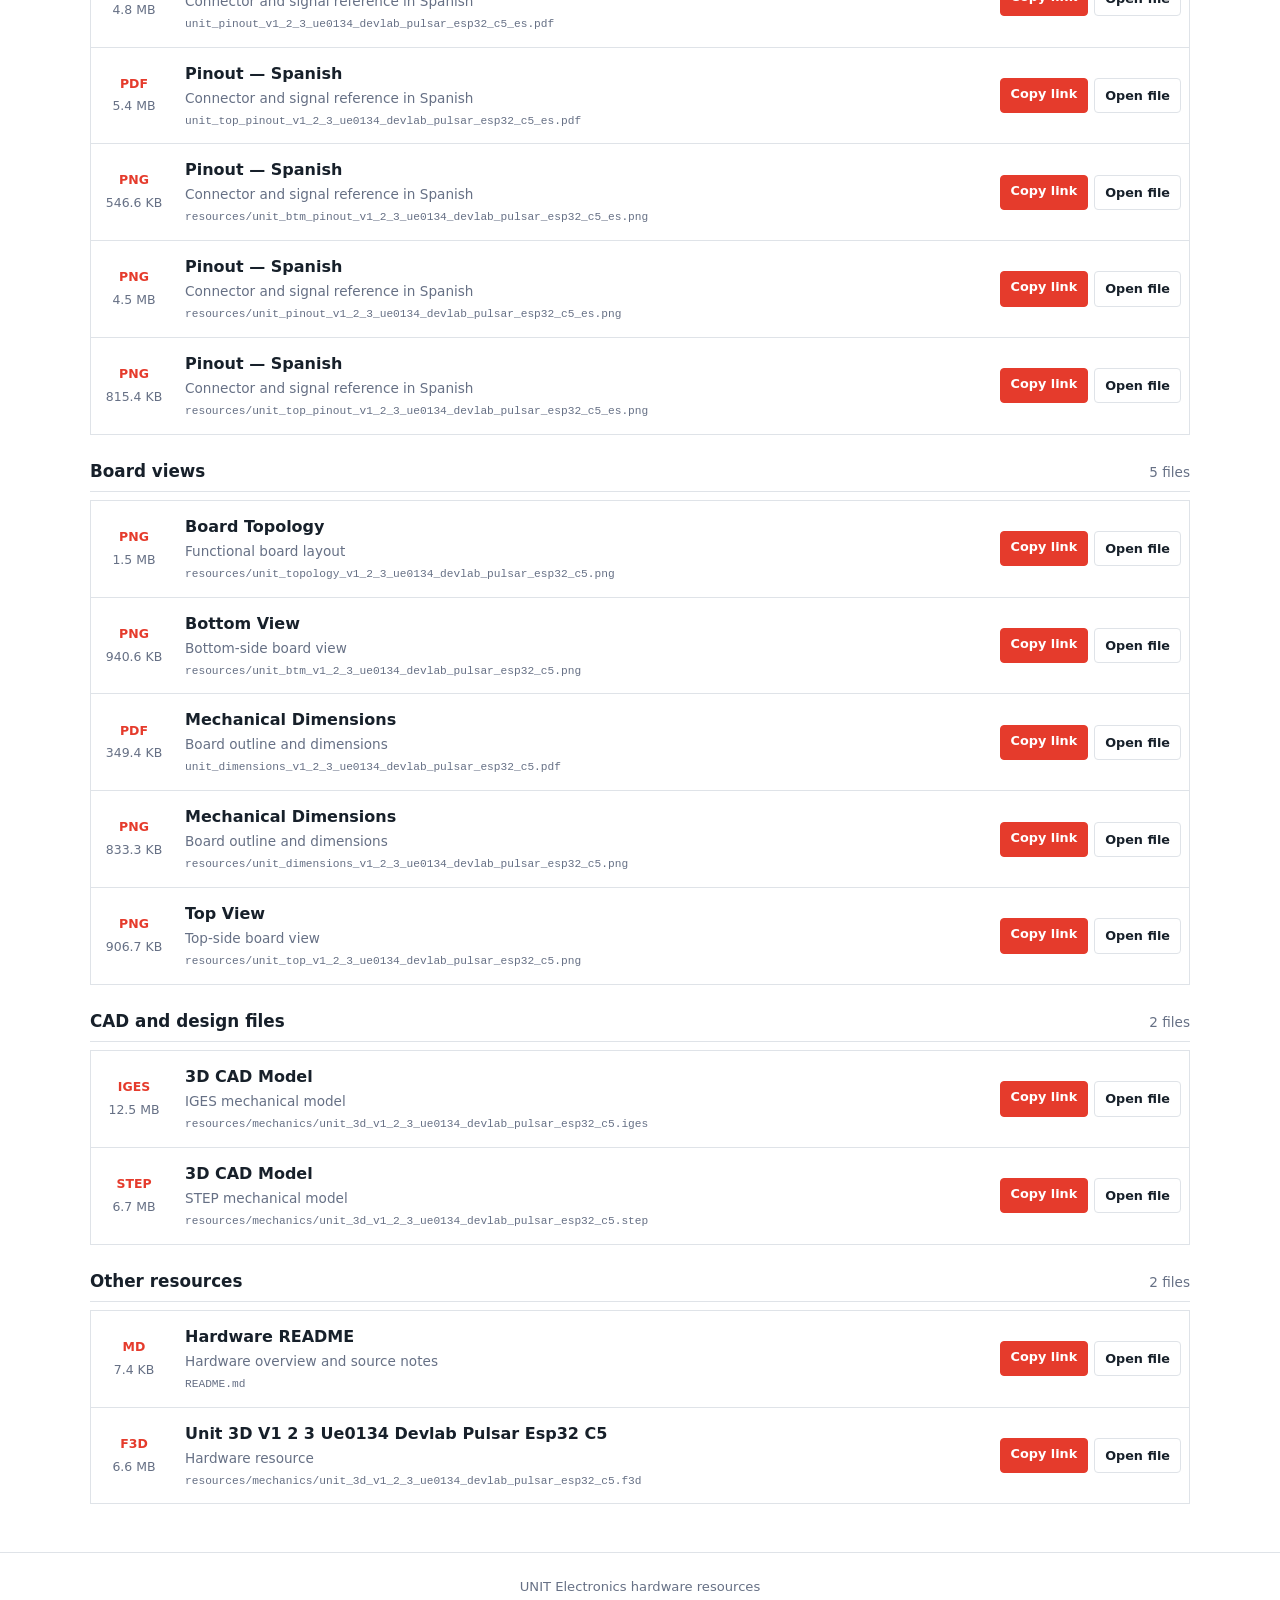
==== commit d1c3bde4: "Auto-update hardware documentation" ====
--- a/docs/hardware/index.html
+++ b/docs/hardware/index.html
@@ -142,7 +142,7 @@
         <span><strong>26</strong> files</span>
         <span><strong>12</strong> images</span>
         <span><strong>7</strong> formats</span>
-        <span><strong>85.0 MB</strong> total</span>
+        <span><strong>87.2 MB</strong> total</span>
       </div>
     </div>
   </header>
@@ -161,7 +161,7 @@
         <article class="resource-item" data-search="product reference unit_product_reference_v_0_1_0_pulsar_esp32_c5.docx editable product reference">
           <div class="file-meta">
             <strong class="file-type">DOCX</strong>
-            <span class="file-size">8.0 MB</span>
+            <span class="file-size">9.1 MB</span>
           </div>
           <div class="resource-details">
             <h3>Product Reference</h3>
@@ -177,7 +177,7 @@
         <article class="resource-item" data-search="product reference unit_product_reference_v_0_1_0_pulsar_esp32_c5.pdf publication-ready product reference">
           <div class="file-meta">
             <strong class="file-type">PDF</strong>
-            <span class="file-size">8.3 MB</span>
+            <span class="file-size">9.3 MB</span>
           </div>
           <div class="resource-details">
             <h3>Product Reference</h3>
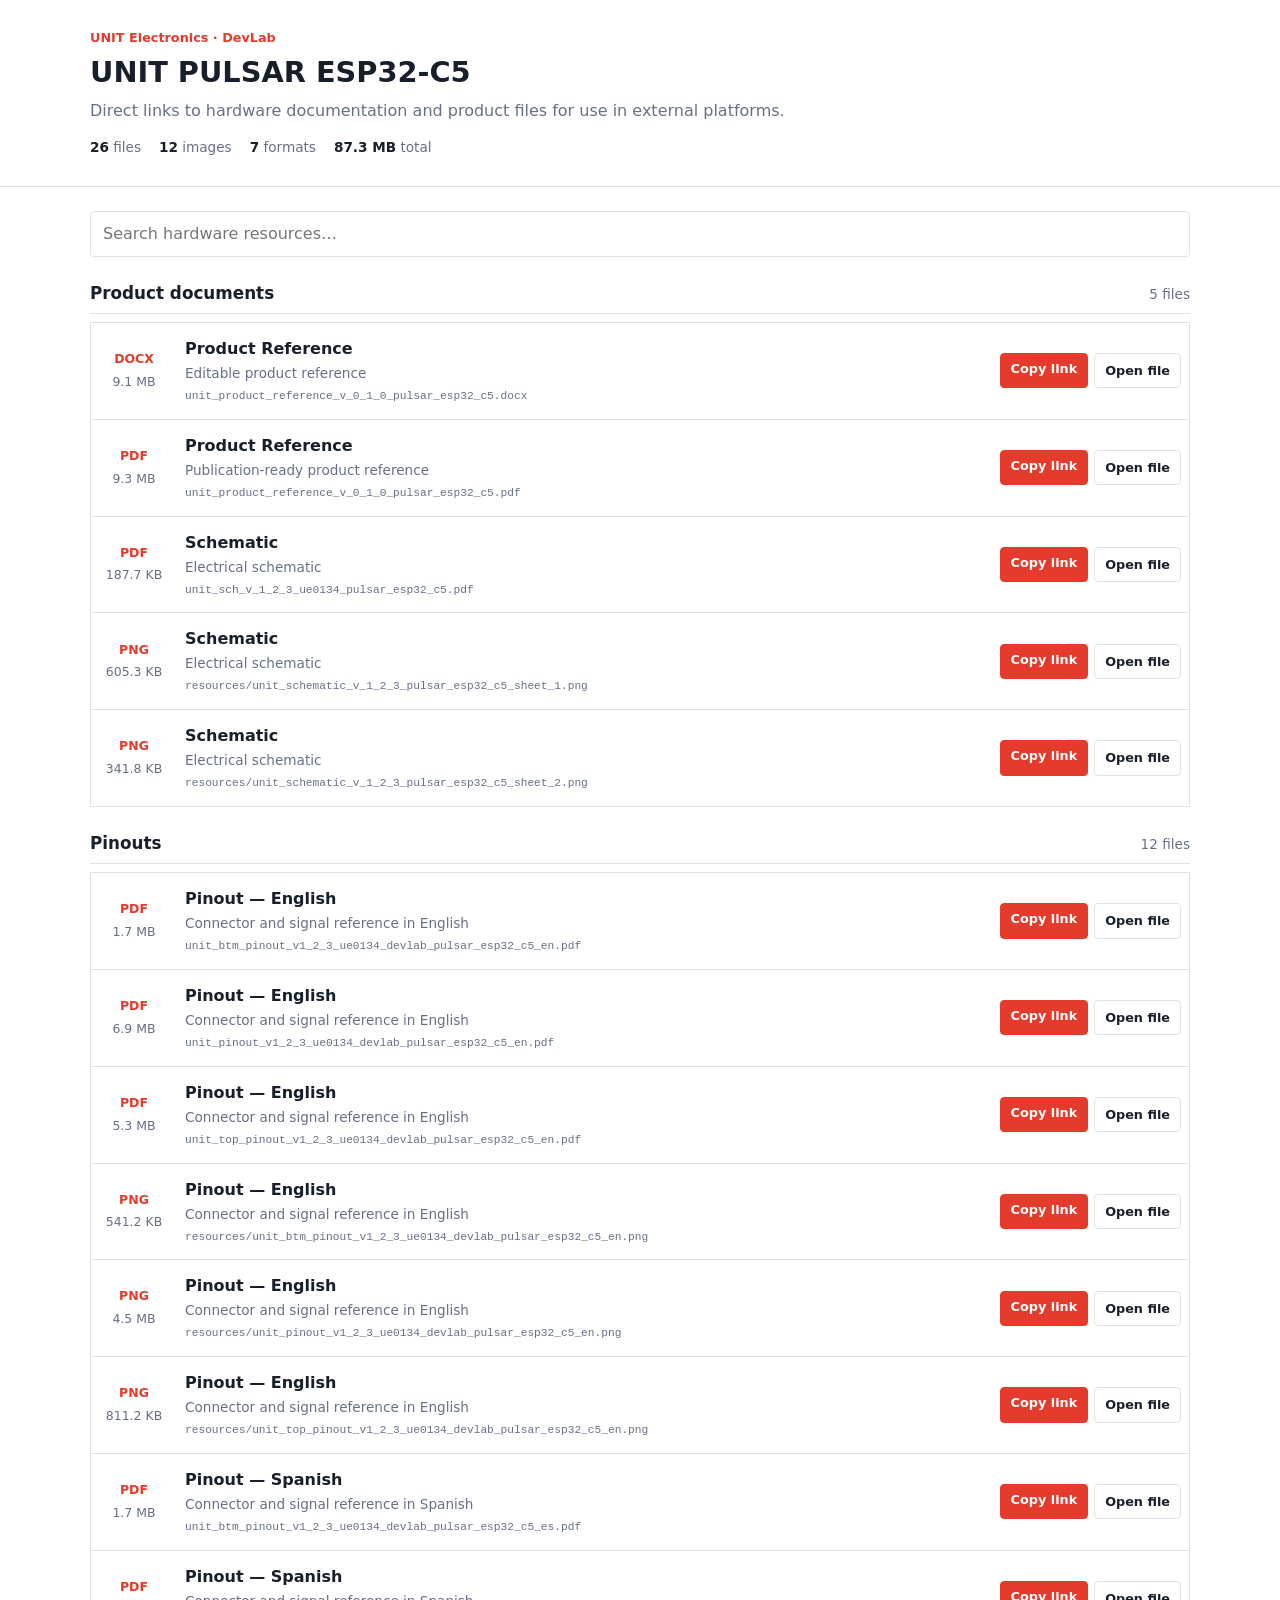
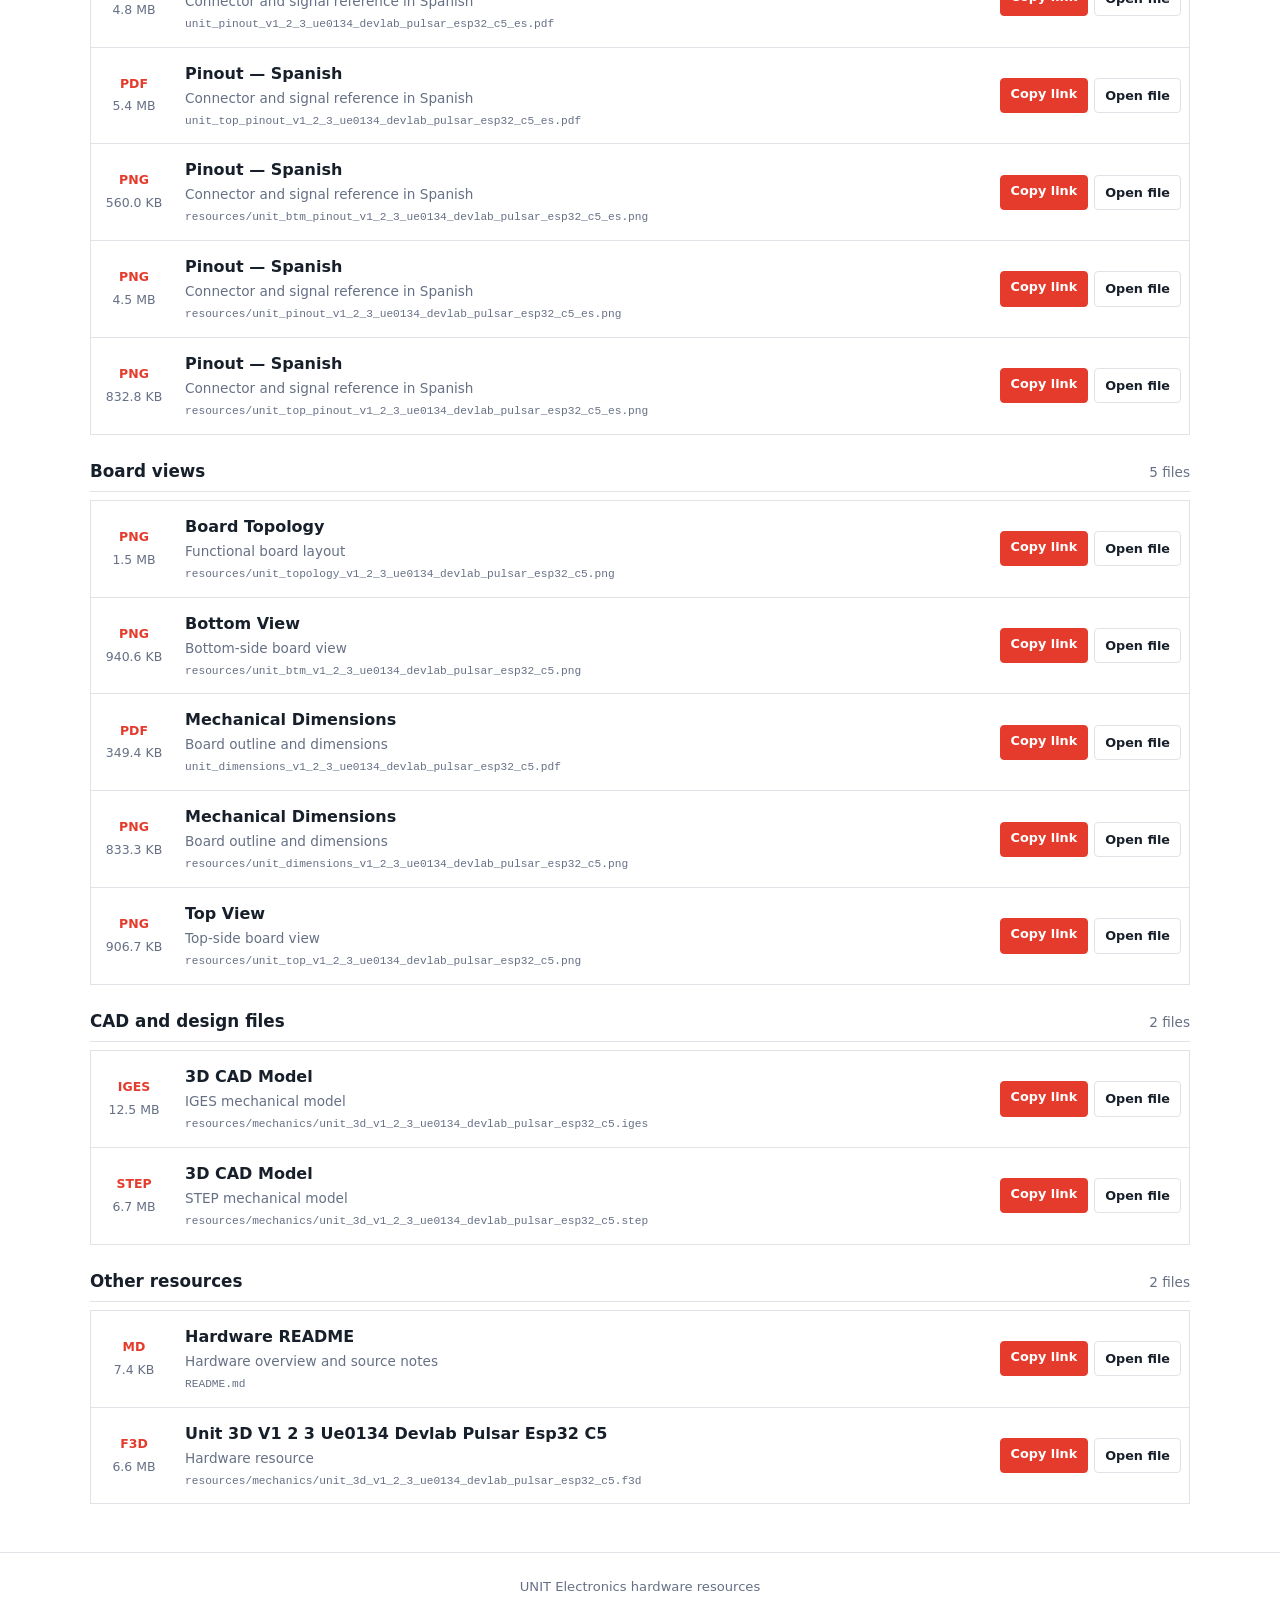
==== commit c9a8b35b: "Auto-update hardware documentation" ====
--- a/docs/hardware/index.html
+++ b/docs/hardware/index.html
@@ -142,7 +142,7 @@
         <span><strong>26</strong> files</span>
         <span><strong>12</strong> images</span>
         <span><strong>7</strong> formats</span>
-        <span><strong>87.2 MB</strong> total</span>
+        <span><strong>87.3 MB</strong> total</span>
       </div>
     </div>
   </header>
@@ -296,7 +296,7 @@
         <article class="resource-item" data-search="pinout — english resources/unit_btm_pinout_v1_2_3_ue0134_devlab_pulsar_esp32_c5_en.png connector and signal reference in english">
           <div class="file-meta">
             <strong class="file-type">PNG</strong>
-            <span class="file-size">537.9 KB</span>
+            <span class="file-size">541.2 KB</span>
           </div>
           <div class="resource-details">
             <h3>Pinout — English</h3>
@@ -328,7 +328,7 @@
         <article class="resource-item" data-search="pinout — english resources/unit_top_pinout_v1_2_3_ue0134_devlab_pulsar_esp32_c5_en.png connector and signal reference in english">
           <div class="file-meta">
             <strong class="file-type">PNG</strong>
-            <span class="file-size">805.6 KB</span>
+            <span class="file-size">811.2 KB</span>
           </div>
           <div class="resource-details">
             <h3>Pinout — English</h3>
@@ -392,7 +392,7 @@
         <article class="resource-item" data-search="pinout — spanish resources/unit_btm_pinout_v1_2_3_ue0134_devlab_pulsar_esp32_c5_es.png connector and signal reference in spanish">
           <div class="file-meta">
             <strong class="file-type">PNG</strong>
-            <span class="file-size">546.6 KB</span>
+            <span class="file-size">560.0 KB</span>
           </div>
           <div class="resource-details">
             <h3>Pinout — Spanish</h3>
@@ -424,7 +424,7 @@
         <article class="resource-item" data-search="pinout — spanish resources/unit_top_pinout_v1_2_3_ue0134_devlab_pulsar_esp32_c5_es.png connector and signal reference in spanish">
           <div class="file-meta">
             <strong class="file-type">PNG</strong>
-            <span class="file-size">815.4 KB</span>
+            <span class="file-size">832.8 KB</span>
           </div>
           <div class="resource-details">
             <h3>Pinout — Spanish</h3>
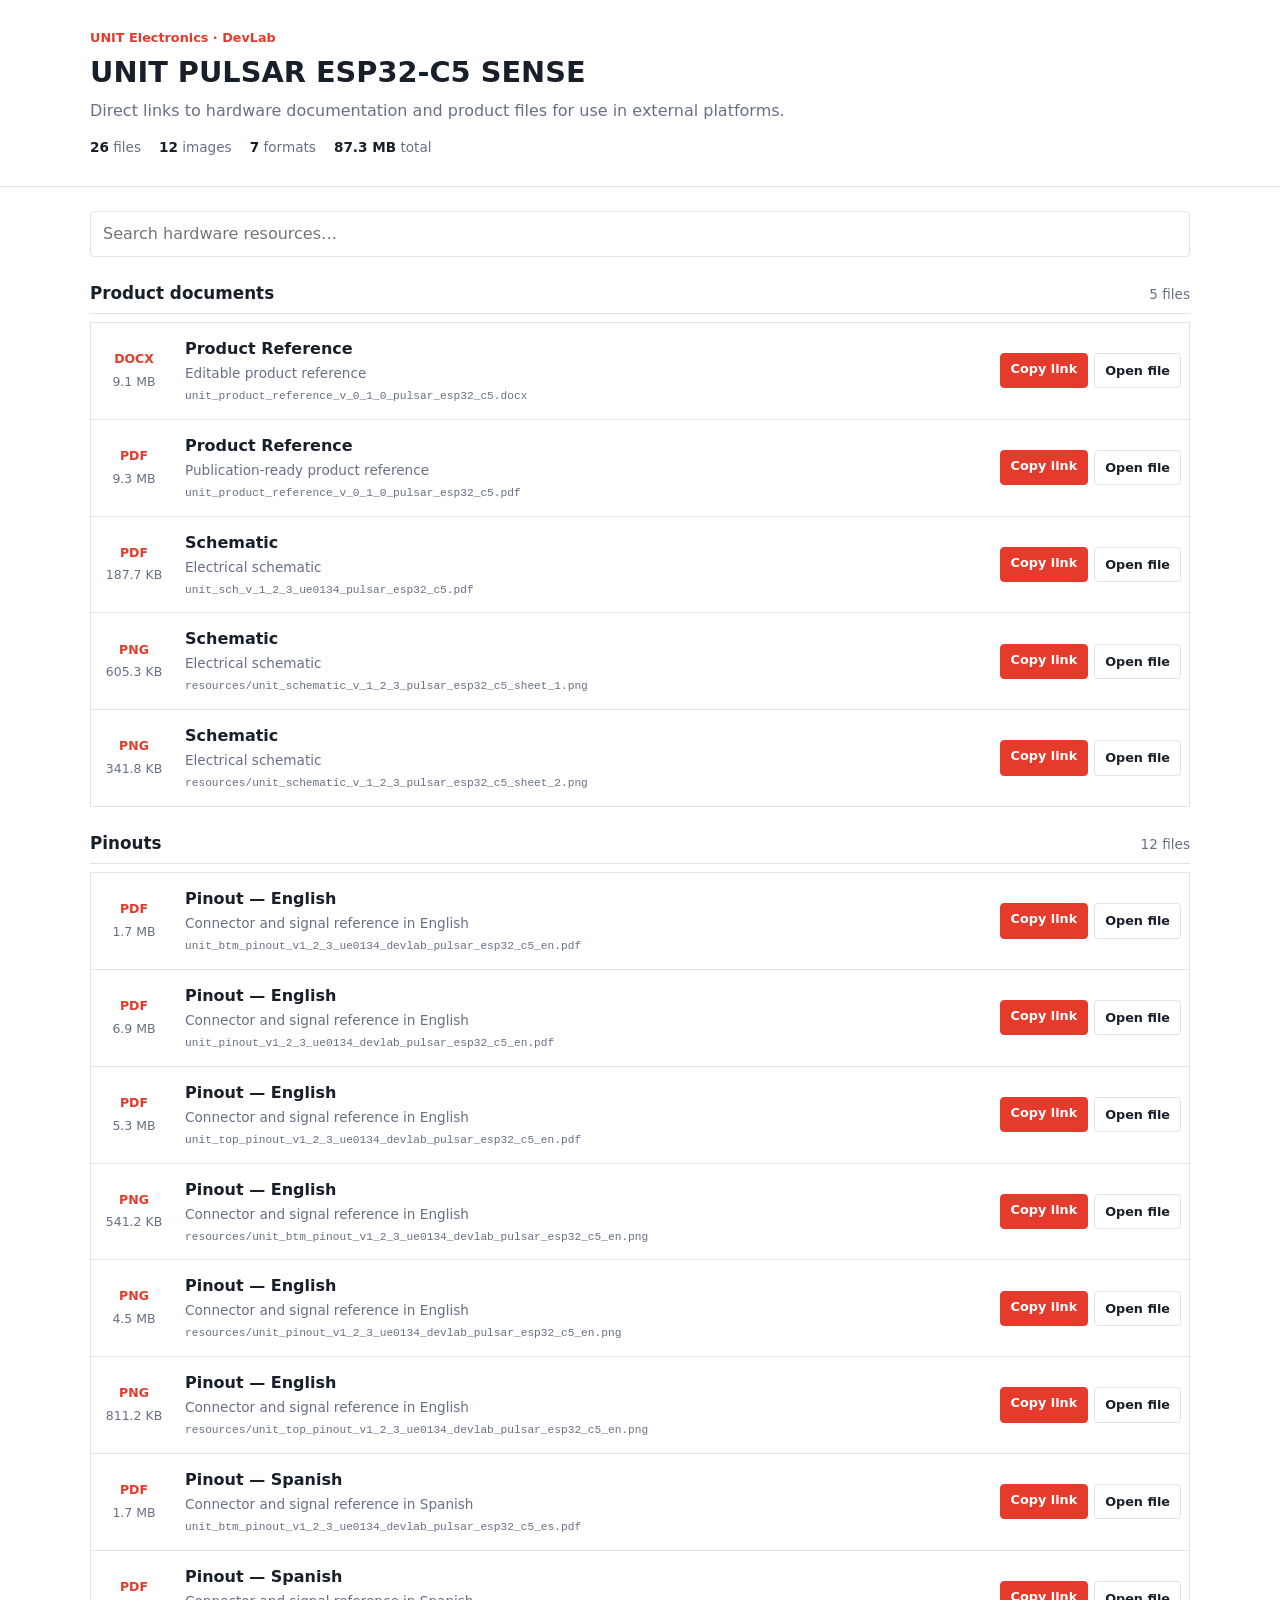
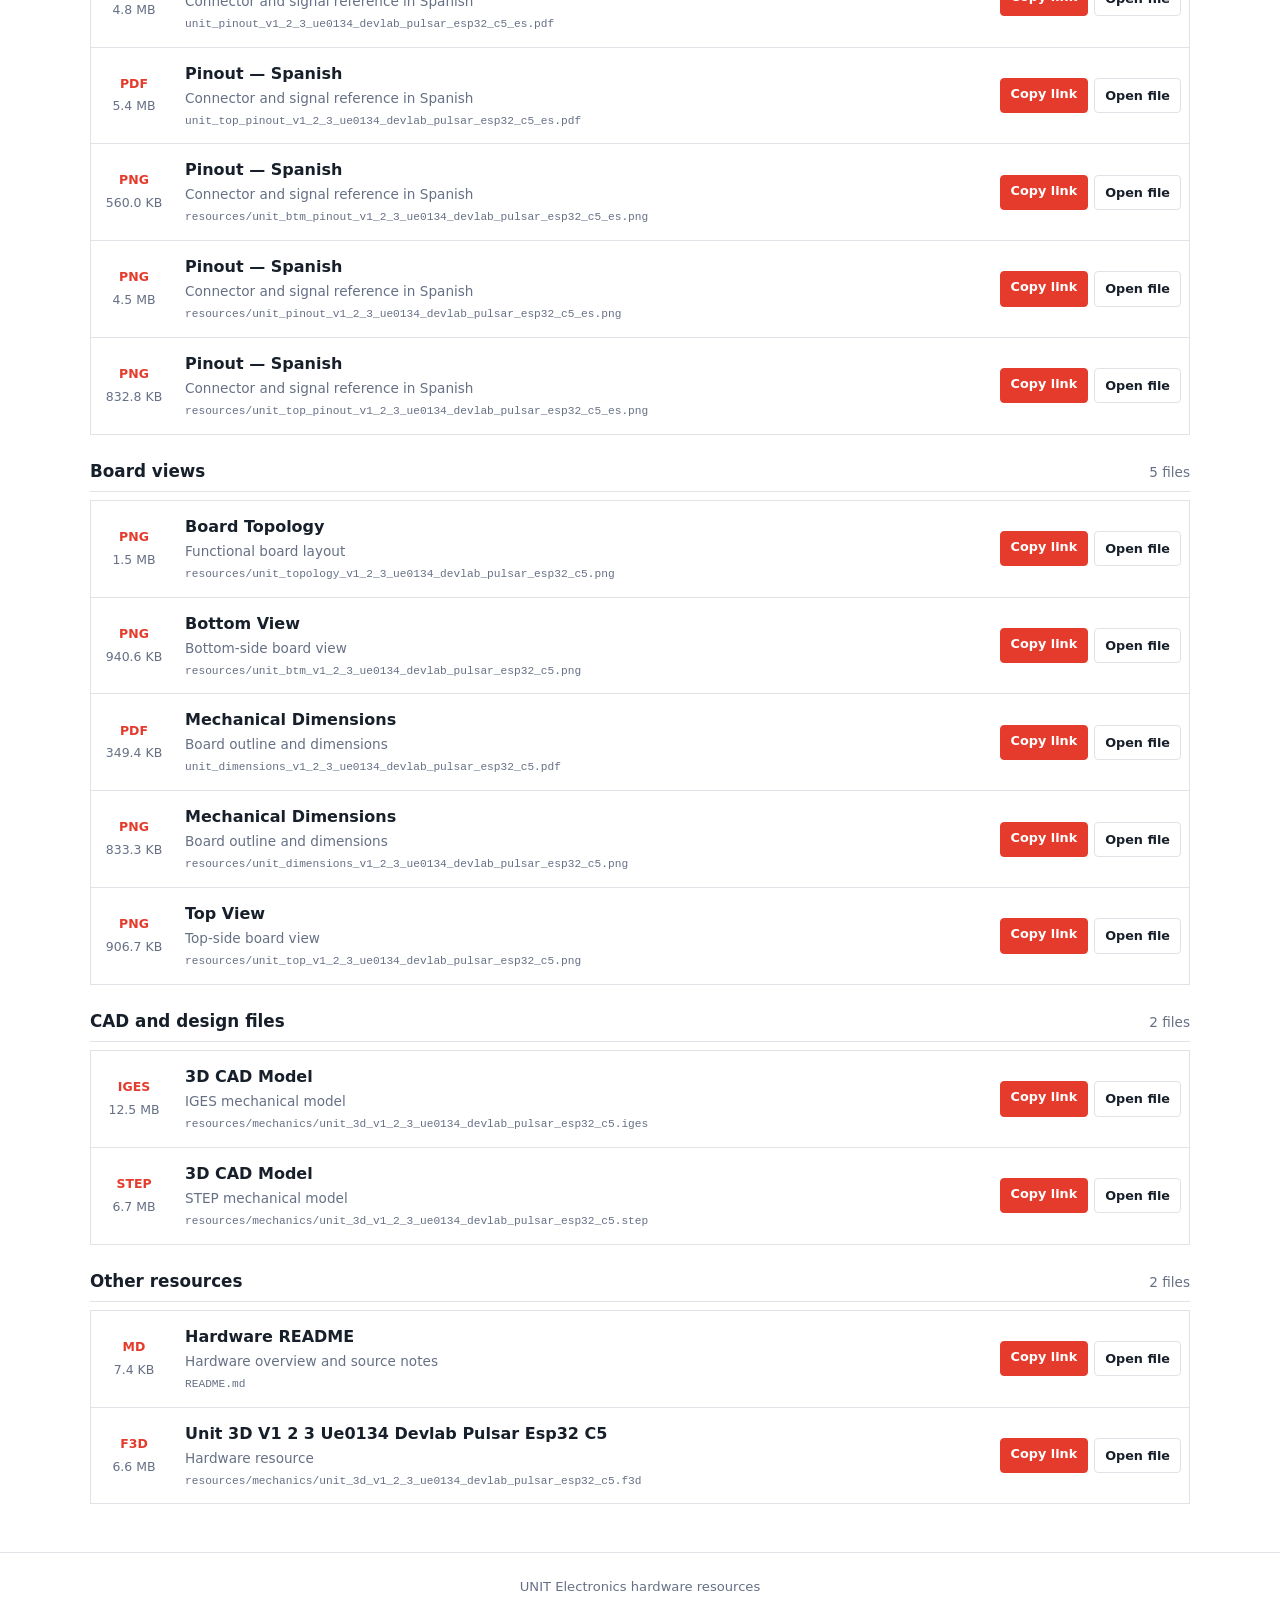
==== commit 00ded87e: "Auto-update hardware documentation" ====
--- a/docs/hardware/index.html
+++ b/docs/hardware/index.html
@@ -3,8 +3,8 @@
 <head>
   <meta charset="UTF-8">
   <meta name="viewport" content="width=device-width, initial-scale=1.0">
-  <meta name="description" content="UNIT PULSAR ESP32-C5 hardware documentation and downloads">
-  <title>UNIT PULSAR ESP32-C5 | Hardware Resources</title>
+  <meta name="description" content="UNIT PULSAR ESP32-C5 SENSE hardware documentation and downloads">
+  <title>UNIT PULSAR ESP32-C5 SENSE | Hardware Resources</title>
   <style>
     :root {
       --ink: #17202a;
@@ -136,7 +136,7 @@
   <header class="site-header">
     <div class="header-content">
       <p class="eyebrow">UNIT Electronics · DevLab</p>
-      <h1>UNIT PULSAR ESP32-C5</h1>
+      <h1>UNIT PULSAR ESP32-C5 SENSE</h1>
       <p class="subtitle">Direct links to hardware documentation and product files for use in external platforms.</p>
       <div class="summary" aria-label="Resource summary">
         <span><strong>26</strong> files</span>
